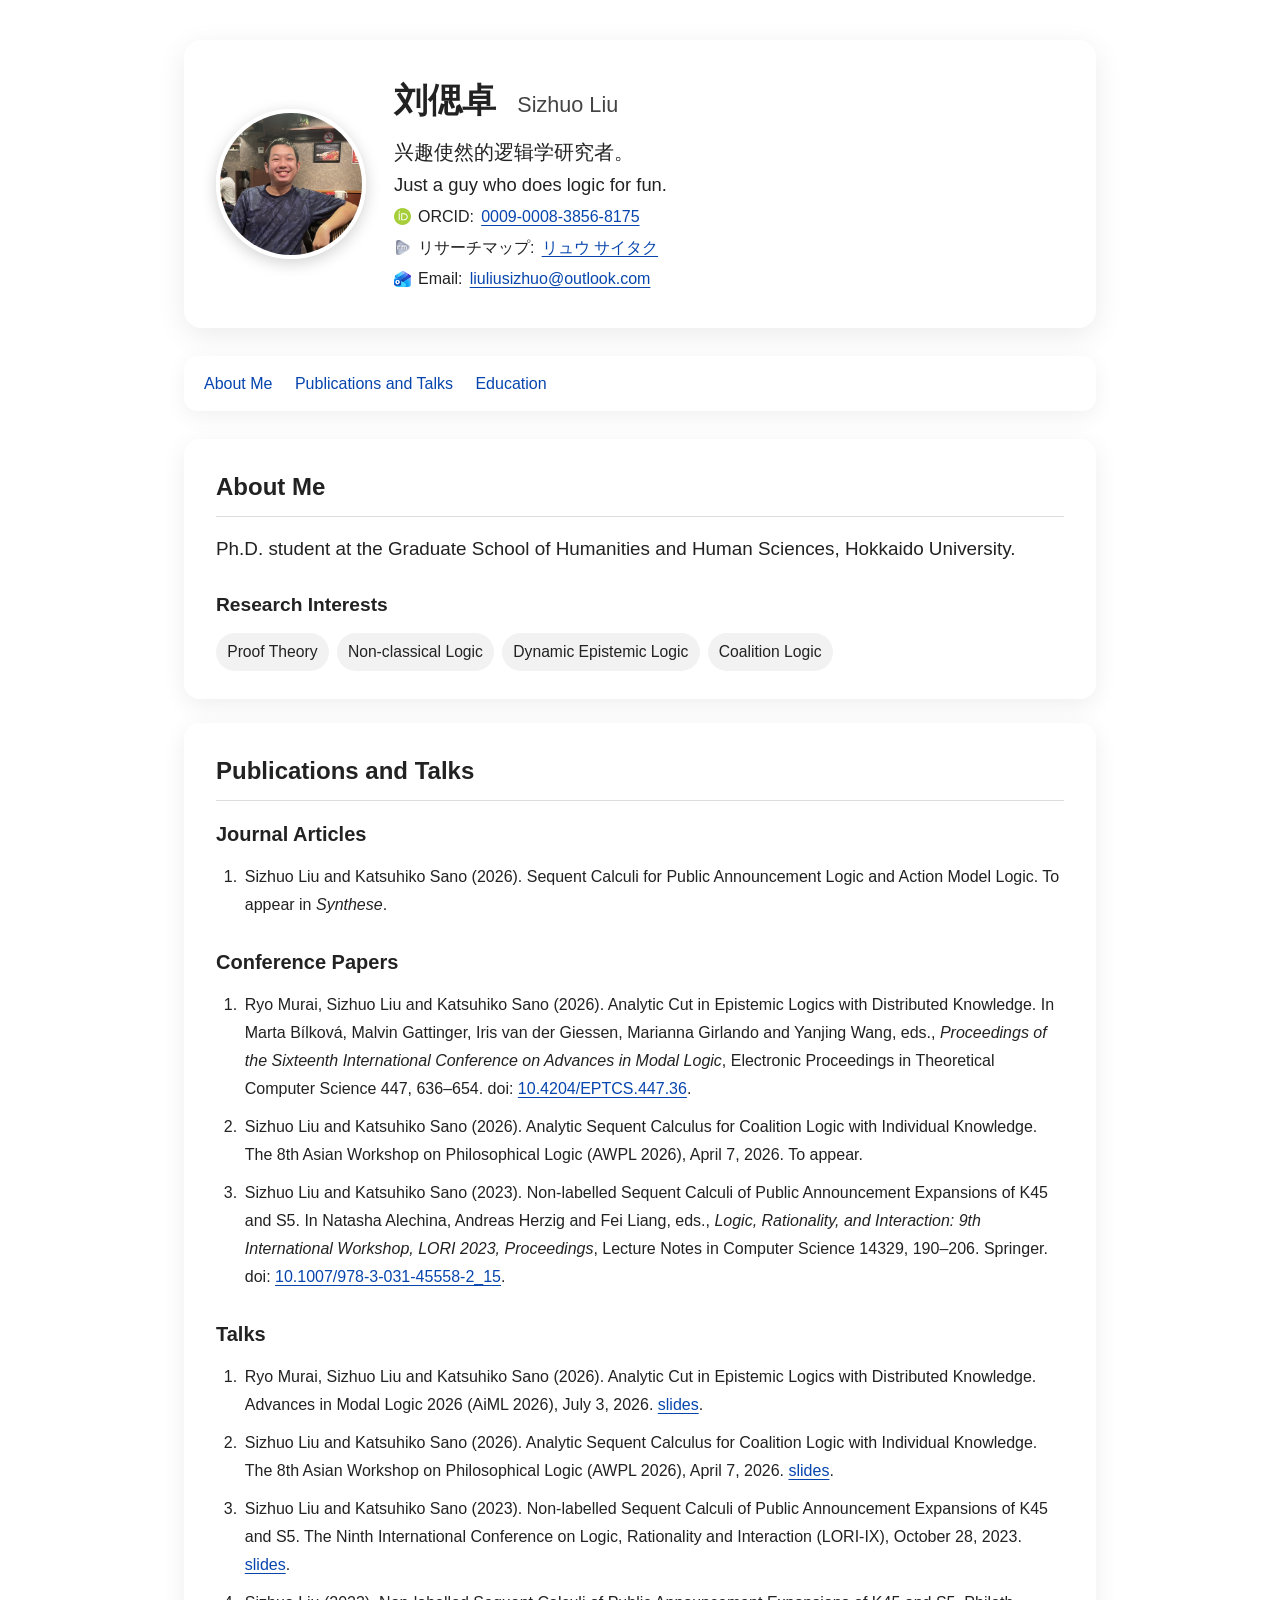
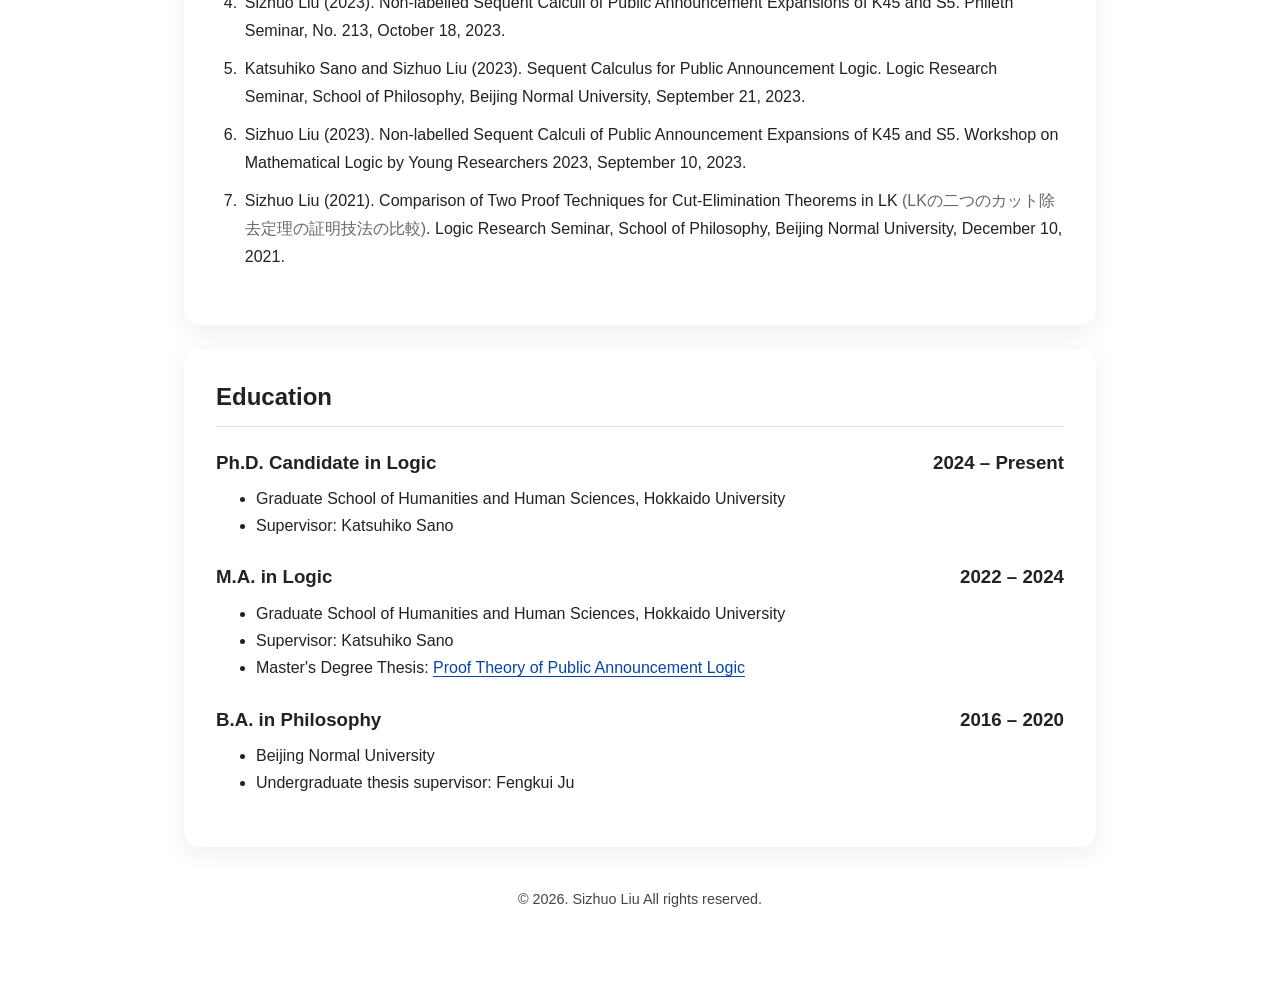
==== index.html @ 704457da "Update index.html" ====
<!doctype html>
<html lang="en">
<head>
  <meta charset="utf-8" />
  <meta name="viewport" content="width=device-width,initial-scale=1" />

  <title>刘偲卓 | Sizhuo Liu | Logic </title>

  <meta name="description" content="Academic homepage of Sizhuo Liu / 刘偲卓, PhD student at Hokkaido University. Research areas: proof theory, modal logic, epistemic logic, dynamic epistemic logic, sequent calculi, and cut-elimination." />

  <meta name="robots" content="index, follow" />

  <link rel="canonical" href="https://liuliusizhuo.github.io/" />

  <meta property="og:title" content="刘偲卓 | Sizhuo Liu" />
  <meta property="og:description" content="Academic homepage of Sizhuo Liu / 刘偲卓, PhD student at Hokkaido University. Research areas: proof theory, modal logic, epistemic logic, dynamic epistemic logic, sequent calculi, and cut-elimination." />
  <meta property="og:type" content="website" />
  <meta property="og:url" content="https://liuliusizhuo.github.io/" />

  <script type="application/ld+json">
  {
    "@context": "https://schema.org",
    "@type": "Person",
    "name": "Sizhuo Liu",
    "alternateName": ["刘偲卓", "劉偲卓", "リュウ サイタク"],
    "affiliation": {
      "@type": "CollegeOrUniversity",
      "name": "Hokkaido University"
    },
    "jobTitle": "PhD Student",
    "url": "https://liuliusizhuo.github.io/",
    "sameAs": [
  "https://researchmap.jp/liuliusizhuo",
  "https://orcid.org/0009-0008-3856-8175"
]
    "knowsAbout": [
      "Proof theory",
      "Modal logic",
      "Epistemic logic",
      "Dynamic epistemic logic",
      "Sequent calculi",
      "Cut-elimination"
    ]
  }
  </script>

  <link rel="stylesheet" href="/style.css" />
  <link rel="icon" type="image/jpeg" href="/assets/favicon.jpg" />
</head>

<body>
  <main class="container">

<header class="site-header">
  <img src="/assets/profile.jpg" alt="Sizhuo Liu" class="profile-photo">

  <div class="header-text">
    <h1>刘偲卓 <span class="english-name">Sizhuo Liu</span></h1>

    <p class="header-tagline zh-line">兴趣使然的逻辑学研究者。</p>
    <p class="header-tagline">Just a guy who does logic for fun.</p>

<p class="contact-line">
  <img src="/assets/icons/ORCID_iD.svg" alt="ORCID" class="contact-icon">
  ORCID:
  <a href="https://orcid.org/0009-0008-3856-8175" target="_blank" rel="noopener noreferrer">
    0009-0008-3856-8175
  </a>
</p>

<p class="contact-line">
  <img src="/assets/icons/rm.ico" alt="researchmap" class="contact-icon">
  リサーチマップ:
  <a href="https://researchmap.jp/liuliusizhuo" target="_blank" rel="noopener noreferrer">
    リュウ サイタク
  </a>
</p>

<p class="contact-line">
  <img src="/assets/icons/outlook.svg" alt="Email" class="contact-icon">
  Email:
  <a href="mailto:liuliusizhuo@outlook.com">
    liuliusizhuo@outlook.com
  </a>
</p>

  </div>
</header>
    
<nav class="nav">
  <a href="#aboutme">About Me</a>
  <a href="#publications">Publications and Talks</a>
    <a href="#education">Education</a>
</nav>

<section id="aboutme" class="card bilingual-profile">
  <h2>About Me</h2>

  <div class="profile-intro">
    <p>
      Ph.D. student at the Graduate School of Humanities and Human Sciences, Hokkaido University.
    </p>
  </div>

  <div class="research-keywords">
    <h3>Research Interests</h3>
    <ul>
      <li>Proof Theory</li>
      <li>Non-classical Logic</li>
      <li>Dynamic Epistemic Logic</li>
      <li>Coalition Logic</li>
    </ul>
  </div>
</section>

<section class="card" id="publications">
  <h2>Publications and Talks</h2>

  <h3>Journal Articles</h3>

  <ol class="bibliography">
    <li>
      <span class="my-name">Sizhuo Liu</span> and Katsuhiko Sano (2026).
      Sequent Calculi for Public Announcement Logic and Action Model Logic.
      To appear in <em>Synthese</em>.
    </li>
  </ol>

  <h3>Conference Papers</h3>

  <ol class="bibliography">
    <li>
      Ryo Murai, <span class="my-name">Sizhuo Liu</span> and Katsuhiko Sano (2026).
      Analytic Cut in Epistemic Logics with Distributed Knowledge.
      In Marta Bílková, Malvin Gattinger, Iris van der Giessen, Marianna Girlando and Yanjing Wang, eds.,
      <em>Proceedings of the Sixteenth International Conference on Advances in Modal Logic</em>,
      Electronic Proceedings in Theoretical Computer Science 447, 636&ndash;654.
      doi:
      <a href="https://doi.org/10.4204/EPTCS.447.36" target="_blank" rel="noopener noreferrer">10.4204/EPTCS.447.36</a>.
    </li>

    <li>
      <span class="my-name">Sizhuo Liu</span> and Katsuhiko Sano (2026).
      Analytic Sequent Calculus for Coalition Logic with Individual Knowledge.
      The 8th Asian Workshop on Philosophical Logic (AWPL 2026), April 7, 2026.
      To appear.
    </li>

    <li>
      <span class="my-name">Sizhuo Liu</span> and Katsuhiko Sano (2023).
      Non-labelled Sequent Calculi of Public Announcement Expansions of K45 and S5.
      In Natasha Alechina, Andreas Herzig and Fei Liang, eds.,
      <em>Logic, Rationality, and Interaction: 9th International Workshop, LORI 2023, Proceedings</em>,
      Lecture Notes in Computer Science 14329, 190&ndash;206.
      Springer.
      doi:
      <a href="https://doi.org/10.1007/978-3-031-45558-2_15" target="_blank" rel="noopener noreferrer">10.1007/978-3-031-45558-2_15</a>.
    </li>
  </ol>

  <h3>Talks</h3>

  <ol class="bibliography">
<li>
    Ryo Murai, <span class="my-name">Sizhuo Liu</span> and Katsuhiko Sano (2026).
    Analytic Cut in Epistemic Logics with Distributed Knowledge.
    Advances in Modal Logic 2026 (AiML 2026), July 3, 2026.
    <a href="/slides/Slides_for_AiML_2026.pdf" target="_blank" rel="noopener noreferrer">slides</a>.
  </li>

  <li>
    <span class="my-name">Sizhuo Liu</span> and Katsuhiko Sano (2026).
    Analytic Sequent Calculus for Coalition Logic with Individual Knowledge.
    The 8th Asian Workshop on Philosophical Logic (AWPL 2026), April 7, 2026.
    <a href="/slides/Slides_AWPL2026_HP.pdf" target="_blank" rel="noopener noreferrer">slides</a>.
  </li>
    
    <li>
      <span class="my-name">Sizhuo Liu</span> and Katsuhiko Sano (2023).
      Non-labelled Sequent Calculi of Public Announcement Expansions of K45 and S5.
      The Ninth International Conference on Logic, Rationality and Interaction (LORI-IX), October 28, 2023.
      <a href="/slides/LORI2023_slides.pdf" target="_blank" rel="noopener noreferrer">slides</a>.
    </li>

    <li>
      <span class="my-name">Sizhuo Liu</span> (2023).
      Non-labelled Sequent Calculi of Public Announcement Expansions of K45 and S5.
      Phileth Seminar, No. 213, October 18, 2023.
    </li>

    <li>
      Katsuhiko Sano and <span class="my-name">Sizhuo Liu</span> (2023).
      Sequent Calculus for Public Announcement Logic.
      Logic Research Seminar, School of Philosophy, Beijing Normal University, September 21, 2023.
    </li>

    <li>
      <span class="my-name">Sizhuo Liu</span> (2023).
      Non-labelled Sequent Calculi of Public Announcement Expansions of K45 and S5.
      Workshop on Mathematical Logic by Young Researchers 2023, September 10, 2023.
    </li>

    <li>
      <span class="my-name">Sizhuo Liu</span> (2021).
      Comparison of Two Proof Techniques for Cut-Elimination Theorems in LK
      <span class="original-title">(LKの二つのカット除去定理の証明技法の比較)</span>.
      Logic Research Seminar, School of Philosophy, Beijing Normal University, December 10, 2021.
    </li>
  </ol>
</section>

<section id="education" class="card education">
  <h2>Education</h2>

  <div class="education-item">
    <div class="education-heading">
      <h3>Ph.D. Candidate in Logic</h3>
      <span class="education-year">2024 &ndash; Present</span>
    </div>
    <ul>
      <li>Graduate School of Humanities and Human Sciences, Hokkaido University</li>
      <li>Supervisor: Katsuhiko Sano</li>
    </ul>
  </div>

  <div class="education-item">
    <div class="education-heading">
      <h3>M.A. in Logic</h3>
      <span class="education-year">2022 &ndash; 2024</span>
    </div>
    <ul>
  <li>Graduate School of Humanities and Human Sciences, Hokkaido University</li>
  <li>Supervisor: Katsuhiko Sano</li>
  <li>
    Master's Degree Thesis:
    <a href="/papers/Proof_Theory_of_Public_Announcement_Logic__Revised_.pdf" target="_blank" rel="noopener noreferrer">
      Proof Theory of Public Announcement Logic
    </a>
  </li>
</ul>
  </div>

  <div class="education-item">
    <div class="education-heading">
      <h3>B.A. in Philosophy</h3>
      <span class="education-year">2016 &ndash; 2020</span>
    </div>
    <ul>
      <li>Beijing Normal University</li>
      <li>Undergraduate thesis supervisor: Fengkui Ju</li>
    </ul>
  </div>
</section>


    <footer class="footer">
      <p>© 2026. Sizhuo Liu All rights reserved.</p>
    </footer>

  </main>
</body>
</html>
---- style.css ----
/* =========================
   全局基础设置
========================= */

* {
  box-sizing: border-box;
}

html {
  scroll-behavior: smooth;
}

body {
  margin: 0;
  font-family: -apple-system, BlinkMacSystemFont, "Segoe UI", "Noto Sans", "Helvetica Neue", Arial, sans-serif;
  line-height: 1.7;
  color: #222;

  /* 背景图片 + 白色遮罩。0.65 越小，背景越明显；越大，背景越淡。 */
  background:
    linear-gradient(rgba(255, 255, 255, 0.65), rgba(255, 255, 255, 0.65)),
    url("/assets/background.jpg");

  background-size: cover;
  background-position: center;
  background-attachment: fixed;
}

a {
  color: #0645ad;
  text-decoration-thickness: 1px;
  text-underline-offset: 3px;
}

a:hover {
  text-decoration: underline;
}


/* =========================
   页面主容器
========================= */

.container {
  max-width: 960px;
  margin: 0 auto;
  padding: 40px 24px 80px;
}


/* =========================
   顶部个人信息区域
========================= */

.site-header {
  display: flex;
  align-items: center;
  gap: 28px;
  padding: 32px;
  margin-bottom: 28px;
  background: rgba(255, 255, 255, 0.88);
  border-radius: 18px;
  box-shadow: 0 8px 30px rgba(0, 0, 0, 0.08);
}

.profile-photo {
  width: 150px;
  height: 150px;
  border-radius: 50%;
  object-fit: cover;
  flex-shrink: 0;
  border: 4px solid #fff;
  box-shadow: 0 4px 16px rgba(0, 0, 0, 0.18);
}

.header-text h1 {
  margin: 0 0 8px;
  font-size: 2.1rem;
}

.english-name {
  font-size: 1.35rem;
  font-weight: 500;
  color: #444;
  margin-left: 12px;
}

.header-text p {
  margin: 4px 0;
}

/* 顶部中英对照的研究方向/身份信息 */
.header-tagline {
  font-size: 1.15rem;
  line-height: 1.5;
  margin: 0.25rem 0;
  color: #222;
}

.header-tagline.zh-line {
  font-size: 1.25rem;
  font-weight: 500;
  color: #222;
}


/* =========================
   导航栏
========================= */

.nav {
  margin: 0 0 28px;
  padding: 14px 20px;
  background: rgba(255, 255, 255, 0.9);
  border-radius: 14px;
  box-shadow: 0 6px 22px rgba(0, 0, 0, 0.06);
}

.nav a {
  display: inline-block;
  margin-right: 18px;
  color: #0645ad;
  text-decoration: none;
  font-weight: 500;
}

.nav a:hover {
  text-decoration: underline;
}

/* 如果以后恢复语言切换按钮，可以继续用这个类 */
.language-switch {
  float: right;
}


/* =========================
   通用卡片与标题
========================= */

.card {
  background: rgba(255, 255, 255, 0.9);
  color: #222;
  padding: 28px 32px;
  margin-bottom: 24px;
  border-radius: 16px;
  box-shadow: 0 6px 24px rgba(0, 0, 0, 0.07);
}

h2 {
  margin-top: 0;
  border-bottom: 1px solid #ddd;
  padding-bottom: 8px;
}

h3 {
  color: #222;
}


/* =========================
   About Me / Profile 简介区域
========================= */

.bilingual-profile h2 {
  margin-bottom: 1rem;
}

.bilingual-profile p {
  margin: 6px 0;
}

.profile-intro p {
  font-size: 1.18rem;
  line-height: 1.7;
  margin: 0.3rem 0;
  color: #222;
}

/* 中文辅助行 */
.zh-line {
  color: #555;
  font-size: 0.95rem;
}


/* =========================
   研究关键词标签
========================= */

.research-keywords {
  margin-top: 1.5rem;
}

.research-keywords h3 {
  font-size: 1.2rem;
  font-weight: 600;
  margin-bottom: 0.7rem;
}

.research-keywords ul {
  display: flex;
  flex-wrap: wrap;
  gap: 0.5rem;
  padding: 0;
  margin: 0;
  list-style: none;
}

.research-keywords li {
  padding: 0.35rem 0.7rem;
  border-radius: 999px;
  background: #f2f2f2;
  color: #222;
  font-size: 0.98rem;
}


/* =========================
   Publications 研究成果
   使用紧凑参考文献格式
========================= */

#publications h2 {
  margin-bottom: 1rem;
}

#publications h3 {
  margin-top: 26px;
  margin-bottom: 12px;
  font-size: 1.25rem;
  font-weight: 600;
}

#publications h3:first-of-type {
  margin-top: 12px;
}

/* 紧凑型参考文献列表 */
.bibliography {
  margin: 0 0 26px 0;
  padding-left: 1.6em;
}

.bibliography li {
  margin-bottom: 10px;
  padding-left: 0.2em;
  line-height: 1.75;
}

.bibliography li::marker {
  font-weight: 500;
}

/* 原题、日文题目等辅助信息 */
.original-title {
  font-weight: 400;
  color: #666;
}


/* =========================
   Education 教育经历
========================= */

.education-item {
  margin-bottom: 1.4rem;
}

.education-heading {
  display: flex;
  justify-content: space-between;
  align-items: baseline;
  gap: 1rem;
  margin-bottom: 0.4rem;
}

.education-heading h3 {
  margin: 0;
  font-size: 1.17em;
  font-weight: 600;
}

.education-year {
  font-size: 1.17em;
  font-weight: 600;
  white-space: nowrap;
}

.education-item ul {
  margin-top: 0.3rem;
}


/* =========================
   Contact 联系方式与图标
========================= */

.contact-line {
  display: flex;
  align-items: center;
  gap: 0.45rem;
  margin: 4px 0;
}

.contact-icon {
  width: 1.05em;
  height: 1.05em;
  object-fit: contain;
  flex-shrink: 0;
}


/* =========================
   Footer 页脚
========================= */

.footer {
  margin-top: 40px;
  color: #444;
  font-size: 0.9rem;
  text-align: center;
}


/* =========================
   移动端适配
========================= */

@media (max-width: 700px) {
  .container {
    padding: 28px 16px 64px;
  }

  .site-header {
    flex-direction: column;
    text-align: center;
    padding: 28px 22px;
  }

  .profile-photo {
    width: 135px;
    height: 135px;
  }

  .header-text h1 {
    font-size: 1.9rem;
  }

  .english-name {
    display: block;
    margin-left: 0;
    margin-top: 4px;
  }

  .nav {
    padding: 12px 16px;
  }

  .nav a {
    margin-right: 14px;
    margin-bottom: 8px;
  }

  .language-switch {
    float: none;
    display: block;
    margin-top: 10px;
  }

  .card {
    padding: 24px 22px;
  }

  .education-heading {
    flex-direction: column;
    gap: 0.1rem;
  }

  .bibliography {
    padding-left: 1.25em;
  }

  .bibliography li {
    line-height: 1.65;
  }
}
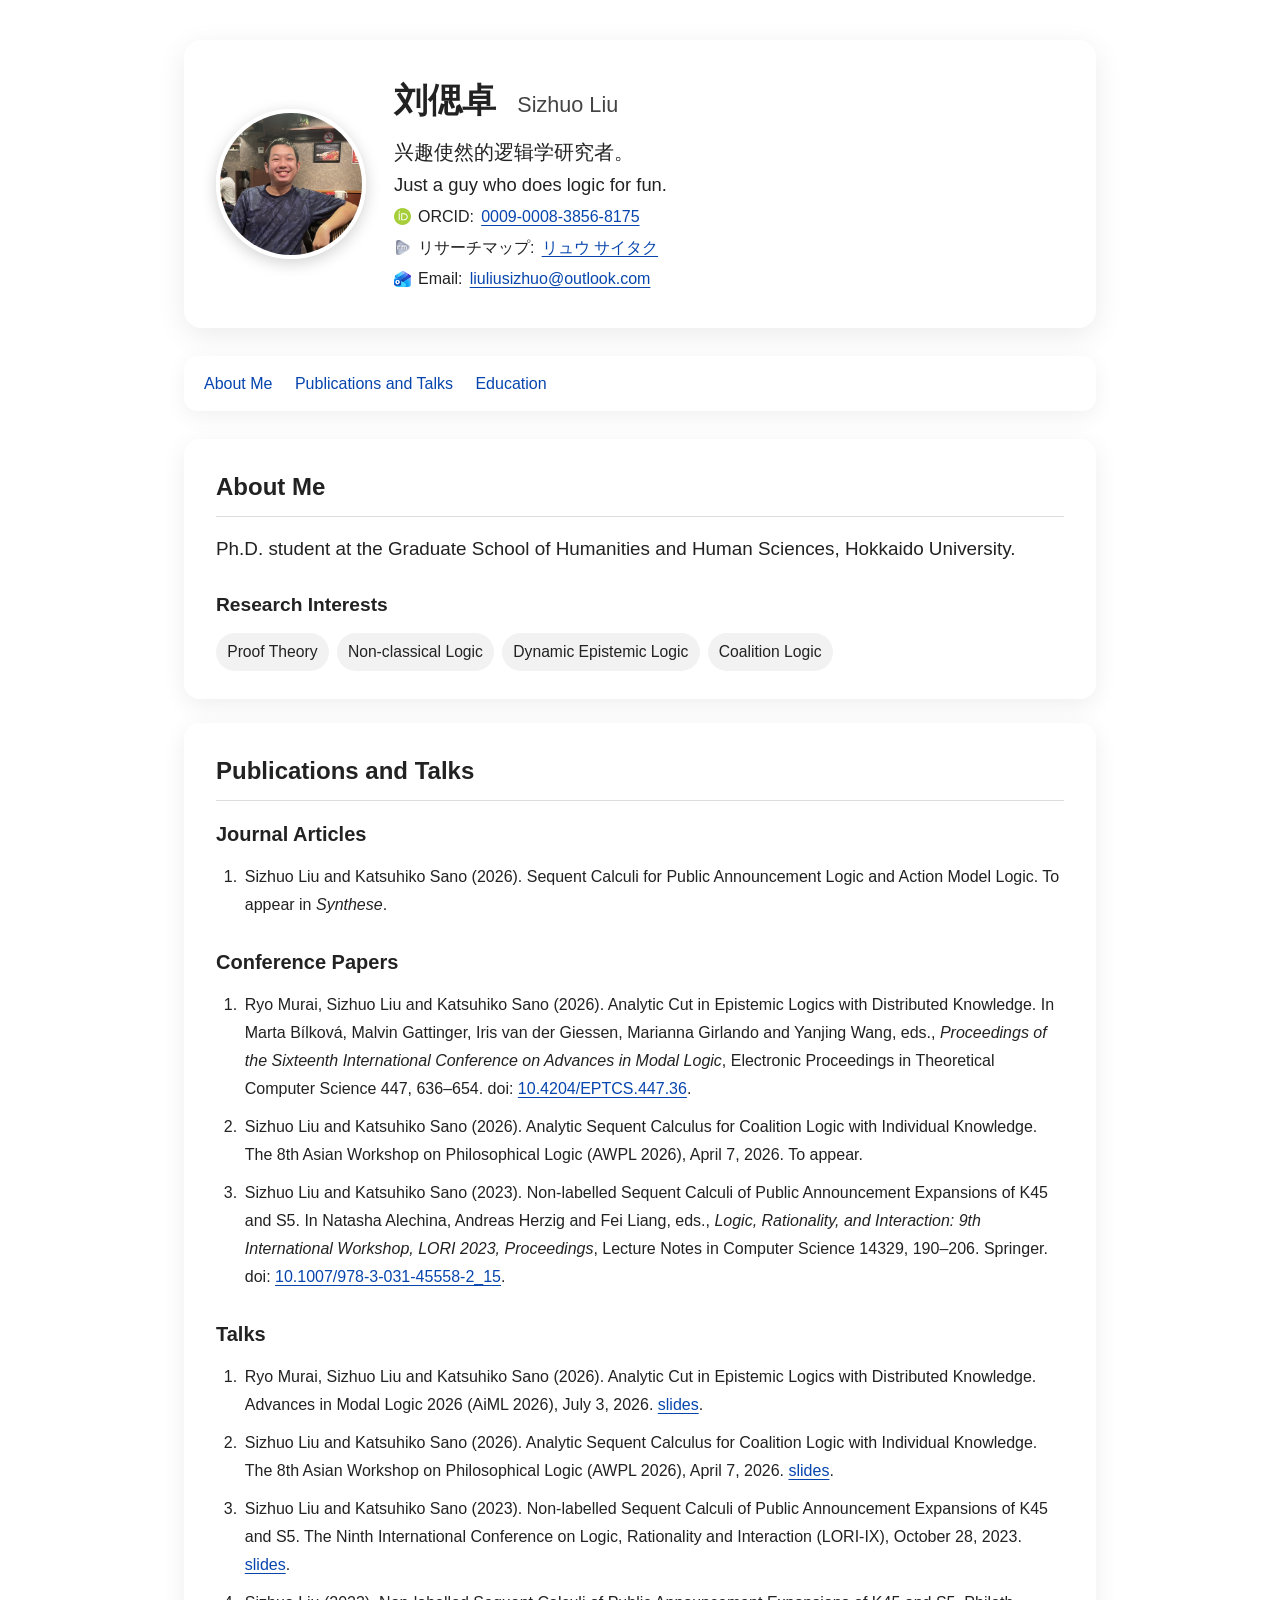
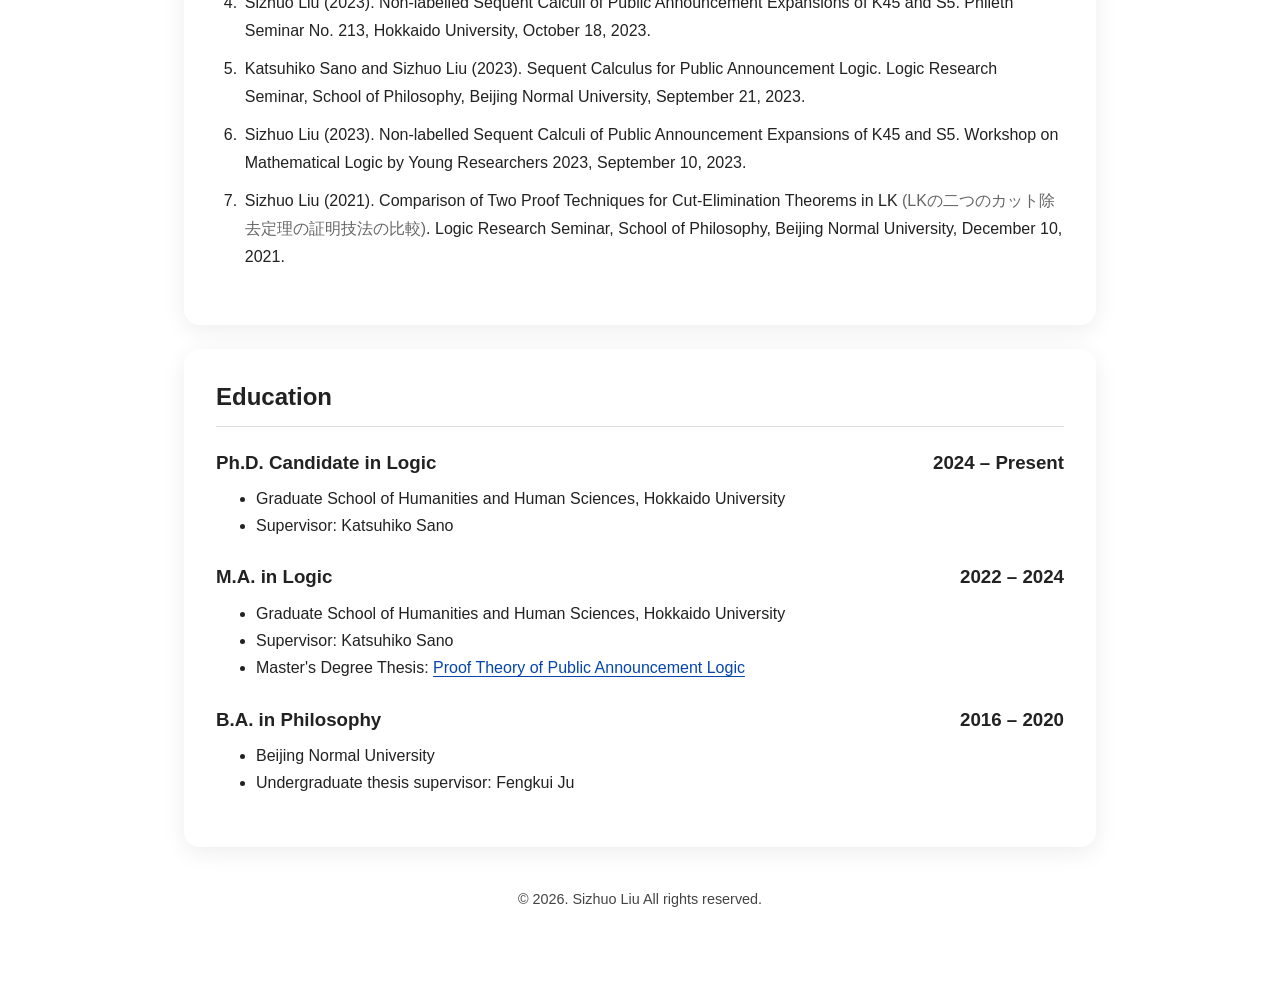
==== commit 4b9ff974: "Update index.html" ====
--- a/index.html
+++ b/index.html
@@ -185,7 +185,7 @@
     <li>
       <span class="my-name">Sizhuo Liu</span> (2023).
       Non-labelled Sequent Calculi of Public Announcement Expansions of K45 and S5.
-      Phileth Seminar, No. 213, October 18, 2023.
+      Phileth Seminar No. 213, Hokkaido University, October 18, 2023.
     </li>
 
     <li>
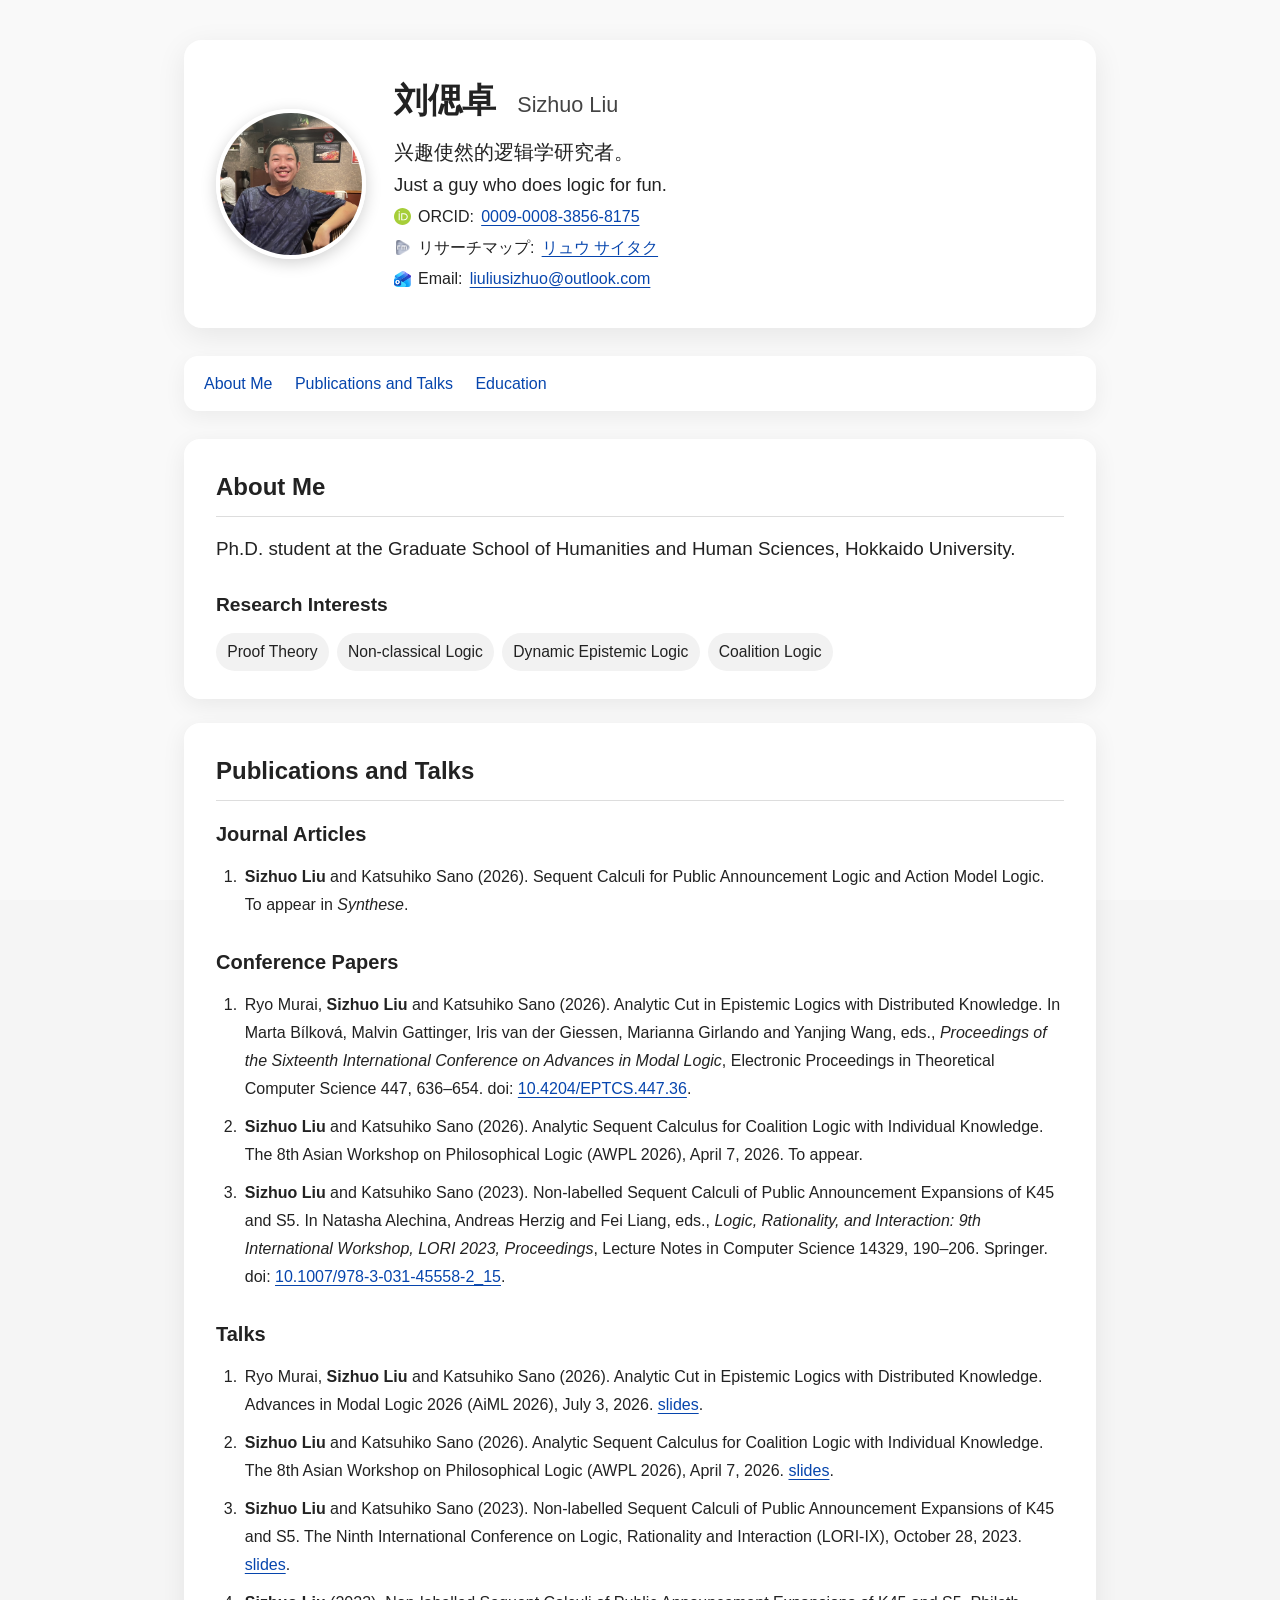
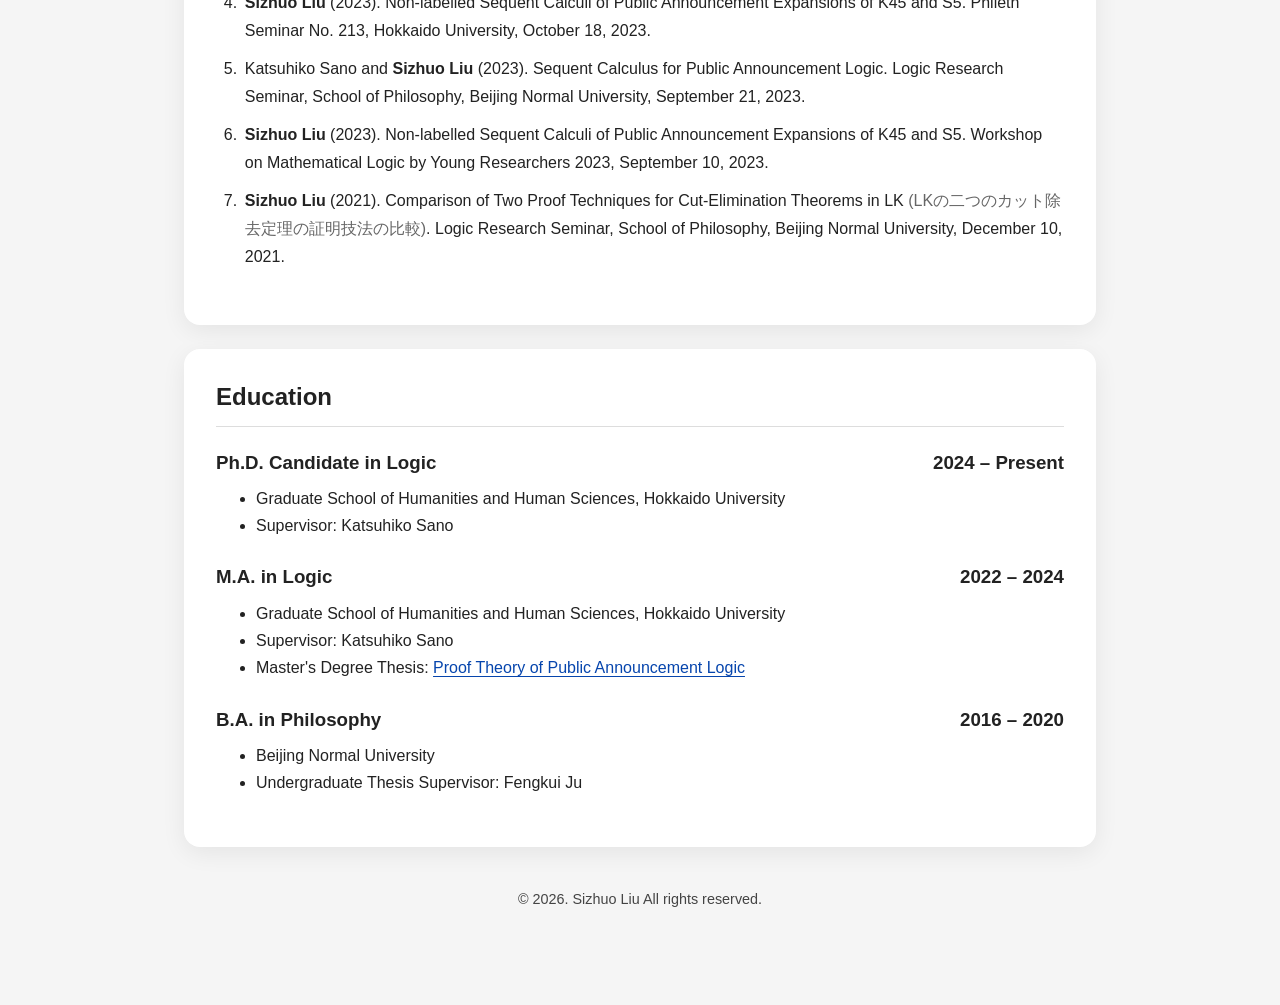
==== commit 87b111d5: "Update index.html" ====
--- a/index.html
+++ b/index.html
@@ -247,7 +247,7 @@
     </div>
     <ul>
       <li>Beijing Normal University</li>
-      <li>Undergraduate thesis supervisor: Fengkui Ju</li>
+      <li>Undergraduate Thesis Supervisor: Fengkui Ju</li>
     </ul>
   </div>
 </section>
--- a/style.css
+++ b/style.css
@@ -15,15 +15,34 @@
   font-family: -apple-system, BlinkMacSystemFont, "Segoe UI", "Noto Sans", "Helvetica Neue", Arial, sans-serif;
   line-height: 1.7;
   color: #222;
-
-  /* 背景图片 + 白色遮罩。0.65 越小，背景越明显；越大，背景越淡。 */
-  background:
-    linear-gradient(rgba(255, 255, 255, 0.65), rgba(255, 255, 255, 0.65)),
-    url("/assets/background.jpg");
-
+  min-height: 100vh;
+  position: relative;
+  background: #f5f5f5;
+}
+
+/* 背景图片：固定在页面底层，并进行虚化处理 */
+body::before {
+  content: "";
+  position: fixed;
+  inset: 0;
+  background-image: url("/assets/background.jpg");
   background-size: cover;
   background-position: center;
-  background-attachment: fixed;
+  background-repeat: no-repeat;
+  filter: blur(8px);
+  transform: scale(1.04);
+  z-index: 0;
+  pointer-events: none;
+}
+
+/* 背景图片上的浅色遮罩：避免两侧背景过于抢眼 */
+body::after {
+  content: "";
+  position: fixed;
+  inset: 0;
+  background: rgba(255, 255, 255, 0.35);
+  z-index: 1;
+  pointer-events: none;
 }
 
 a {
@@ -45,6 +64,8 @@
   max-width: 960px;
   margin: 0 auto;
   padding: 40px 24px 80px;
+  position: relative;
+  z-index: 2;
 }
 
 
@@ -58,7 +79,7 @@
   gap: 28px;
   padding: 32px;
   margin-bottom: 28px;
-  background: rgba(255, 255, 255, 0.88);
+  background: #fff;
   border-radius: 18px;
   box-shadow: 0 8px 30px rgba(0, 0, 0, 0.08);
 }
@@ -111,7 +132,7 @@
 .nav {
   margin: 0 0 28px;
   padding: 14px 20px;
-  background: rgba(255, 255, 255, 0.9);
+  background: #fff;
   border-radius: 14px;
   box-shadow: 0 6px 22px rgba(0, 0, 0, 0.06);
 }
@@ -139,7 +160,7 @@
 ========================= */
 
 .card {
-  background: rgba(255, 255, 255, 0.9);
+  background: #fff;
   color: #222;
   padding: 28px 32px;
   margin-bottom: 24px;
@@ -258,6 +279,11 @@
   color: #666;
 }
 
+/* 文献列表中突出显示本人姓名 */
+.my-name {
+  font-weight: 700;
+}
+
 
 /* =========================
    Education 教育经历
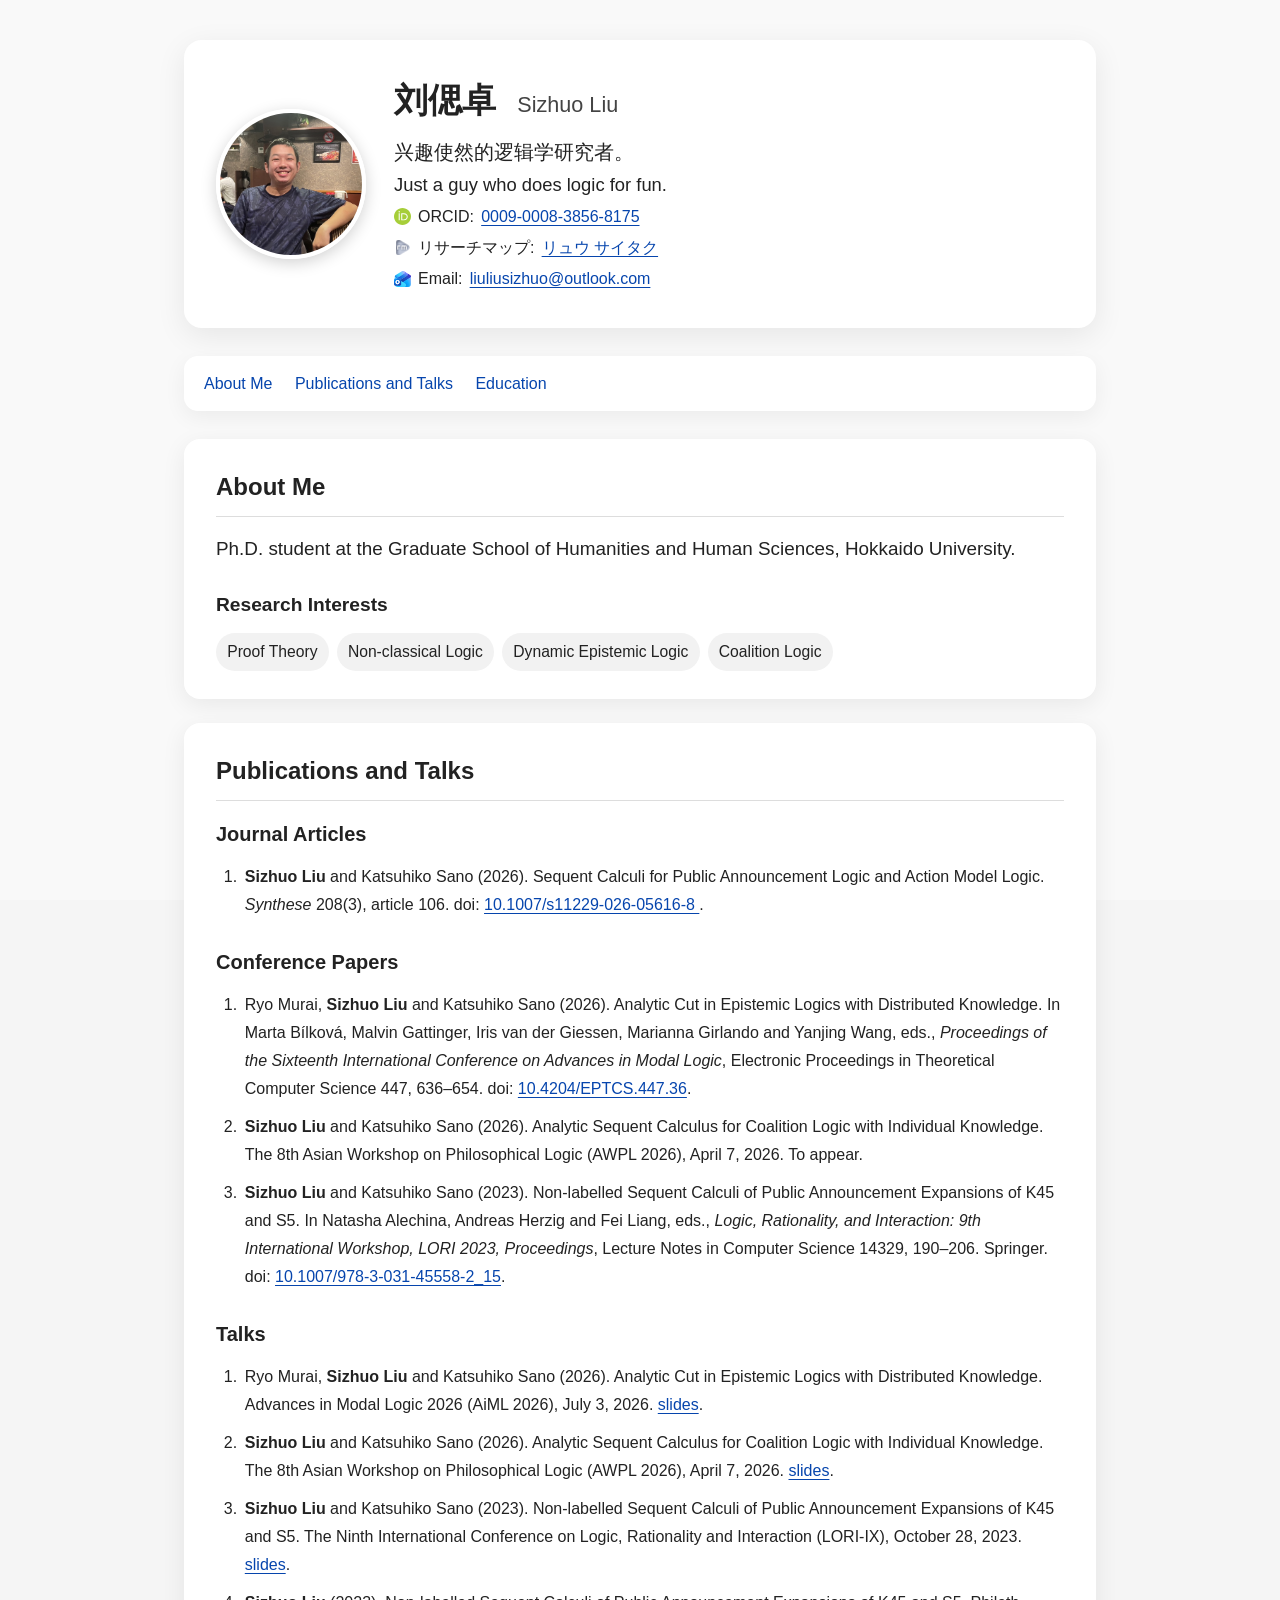
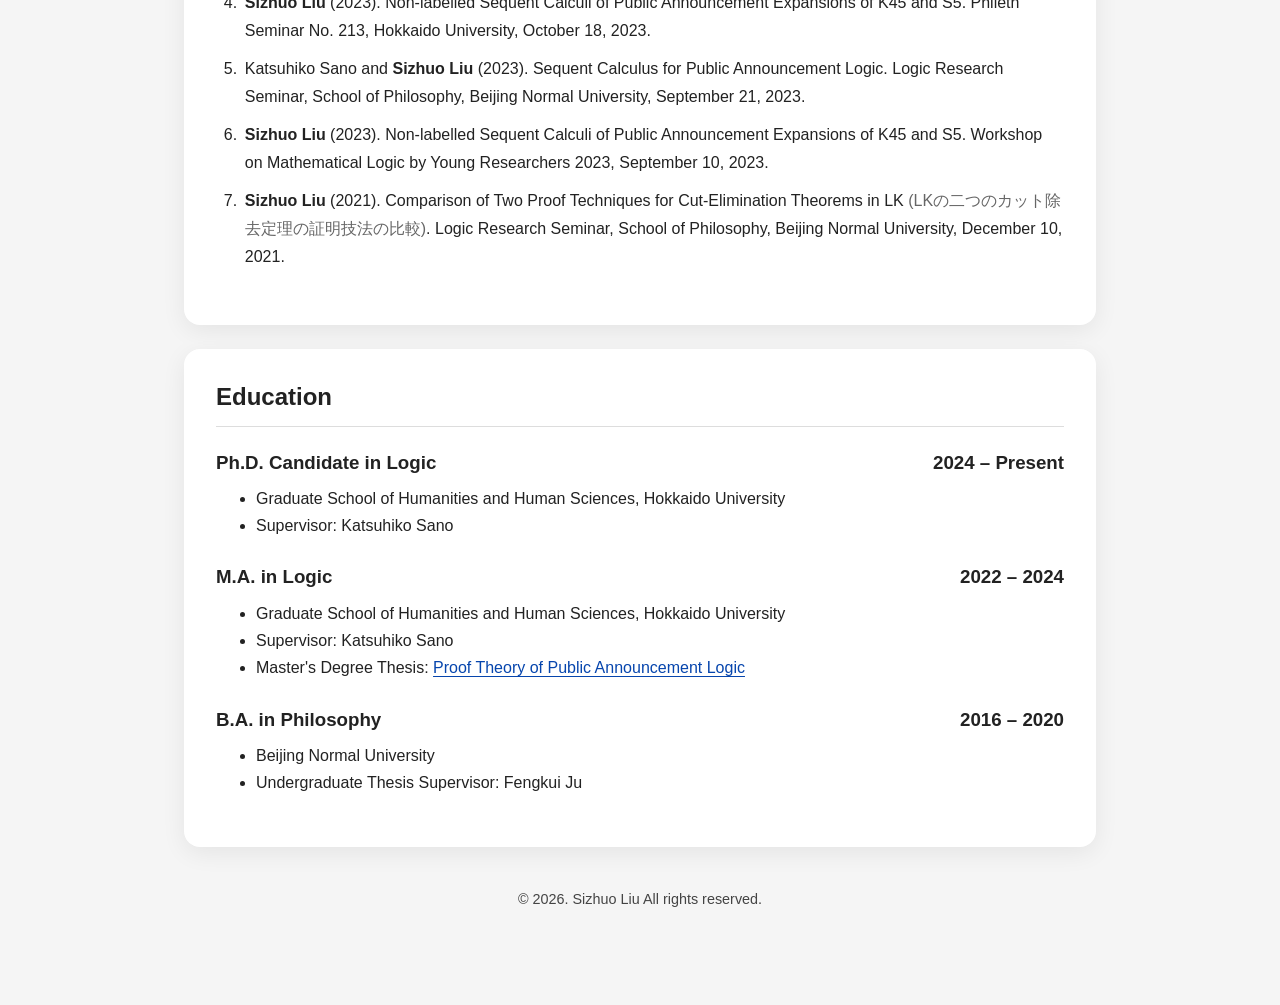
==== commit 5daebcc2: "Update index.html" ====
--- a/index.html
+++ b/index.html
@@ -118,13 +118,17 @@
 
   <h3>Journal Articles</h3>
 
-  <ol class="bibliography">
-    <li>
-      <span class="my-name">Sizhuo Liu</span> and Katsuhiko Sano (2026).
-      Sequent Calculi for Public Announcement Logic and Action Model Logic.
-      To appear in <em>Synthese</em>.
-    </li>
-  </ol>
+<ol class="bibliography">
+  <li>
+    <span class="my-name">Sizhuo Liu</span> and Katsuhiko Sano (2026).
+    Sequent Calculi for Public Announcement Logic and Action Model Logic.
+    <em>Synthese</em> 208(3), article 106.
+    doi:
+    <a href="https://doi.org/10.1007/s11229-026-05616-8" target="_blank" rel="noopener noreferrer">
+      10.1007/s11229-026-05616-8
+    </a>.
+  </li>
+</ol>
 
   <h3>Conference Papers</h3>
 
@@ -179,7 +183,7 @@
       <span class="my-name">Sizhuo Liu</span> and Katsuhiko Sano (2023).
       Non-labelled Sequent Calculi of Public Announcement Expansions of K45 and S5.
       The Ninth International Conference on Logic, Rationality and Interaction (LORI-IX), October 28, 2023.
-      <a href="/slides/LORI2023_slides.pdf" target="_blank" rel="noopener noreferrer">slides</a>.
+      <a href="/slides/LORI2023_slides_Sizhuo Liu.pdf" target="_blank" rel="noopener noreferrer">slides</a>.
     </li>
 
     <li>
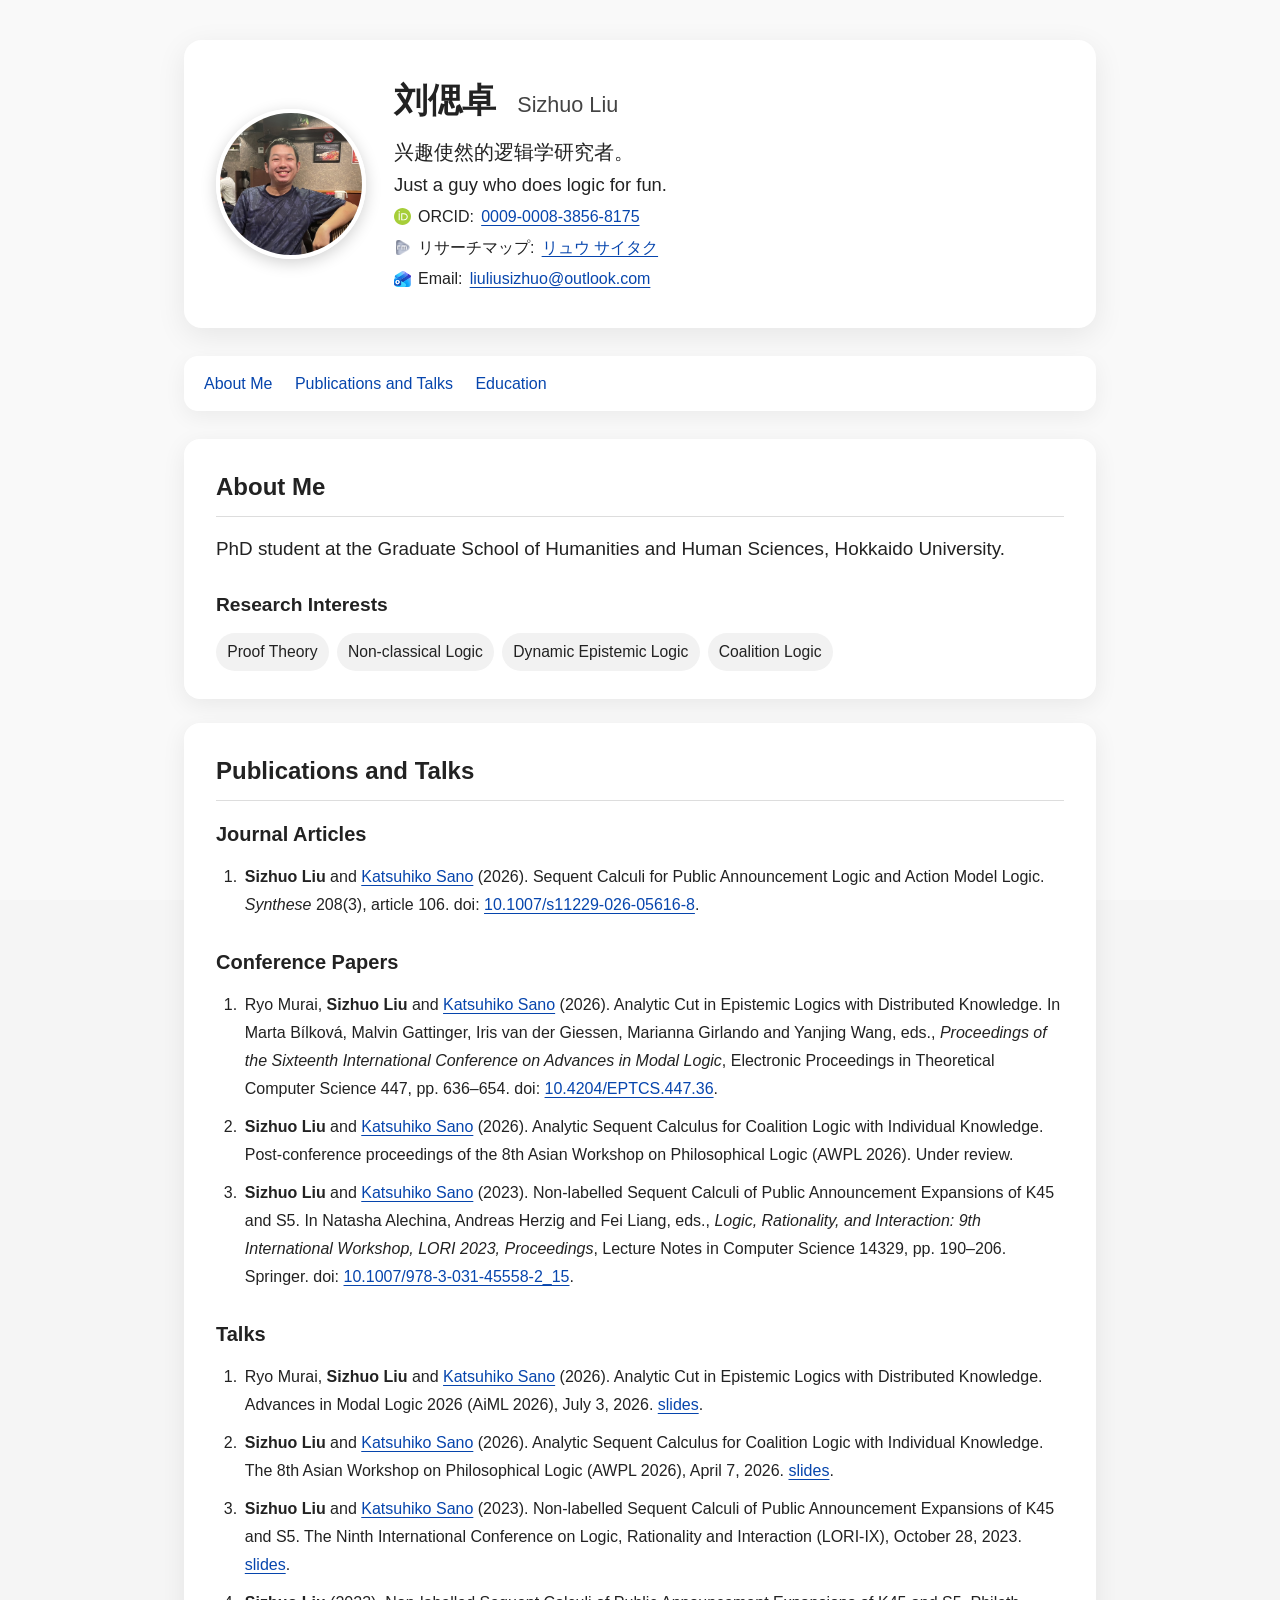
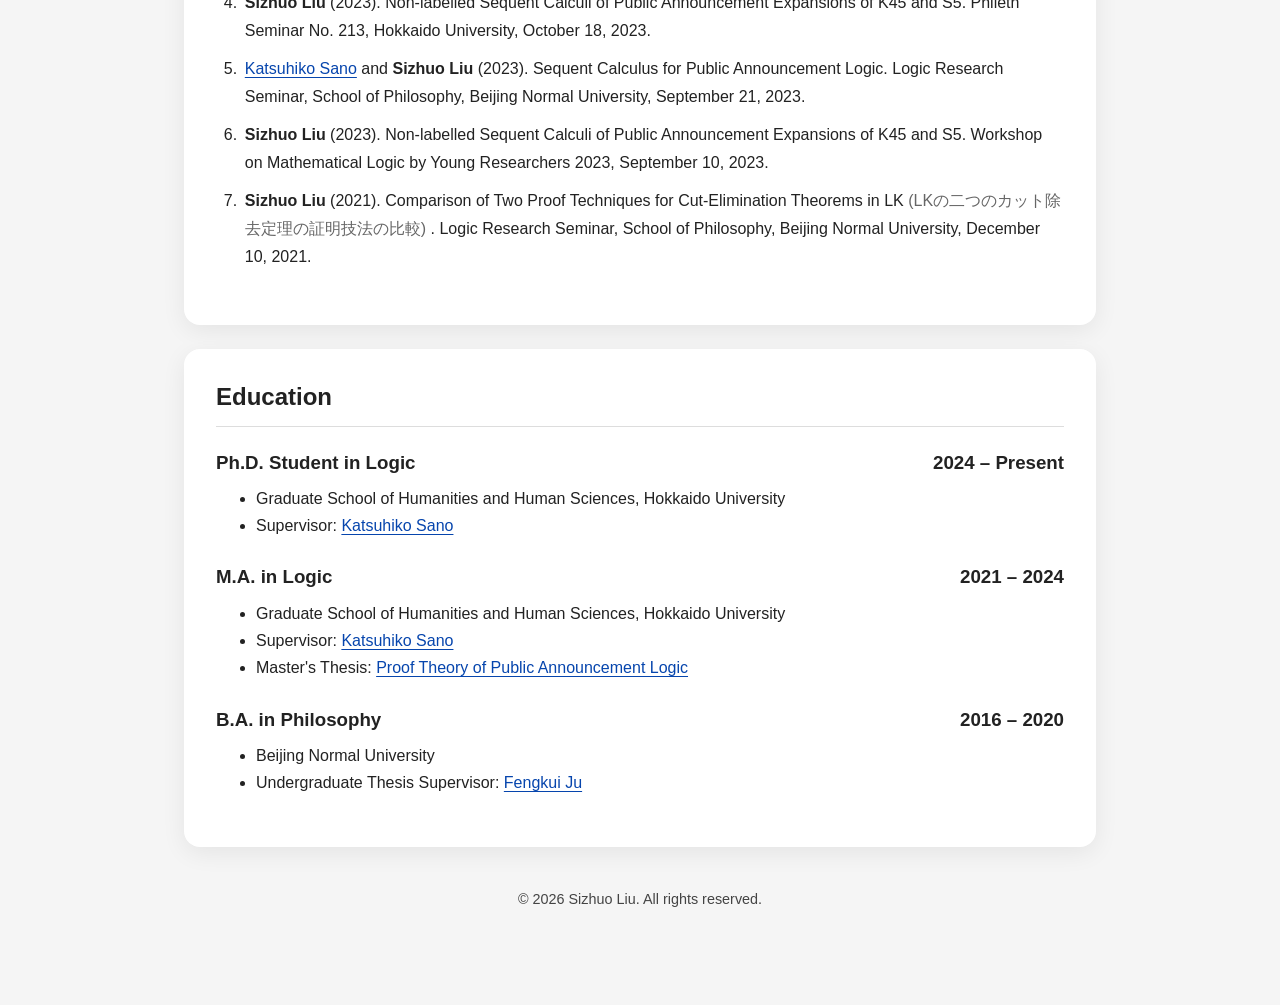
==== commit 7db3654d: "Update index.html" ====
--- a/index.html
+++ b/index.html
@@ -1,43 +1,62 @@
 <!doctype html>
 <html lang="en">
+
 <head>
   <meta charset="utf-8" />
-  <meta name="viewport" content="width=device-width,initial-scale=1" />
-
-  <title>刘偲卓 | Sizhuo Liu | Logic </title>
-
-  <meta name="description" content="Academic homepage of Sizhuo Liu / 刘偲卓, PhD student at Hokkaido University. Research areas: proof theory, modal logic, epistemic logic, dynamic epistemic logic, sequent calculi, and cut-elimination." />
+  <meta name="viewport" content="width=device-width, initial-scale=1" />
+
+  <title>刘偲卓 | Sizhuo Liu | Logic</title>
+
+  <meta
+    name="description"
+    content="Academic homepage of Sizhuo Liu / 刘偲卓, PhD student at Hokkaido University. Research areas: proof theory, modal logic, epistemic logic, dynamic epistemic logic, sequent calculi, and cut-elimination."
+  />
 
   <meta name="robots" content="index, follow" />
 
   <link rel="canonical" href="https://liuliusizhuo.github.io/" />
 
+  <!-- Open Graph：用于搜索结果、社交媒体等的网页预览 -->
   <meta property="og:title" content="刘偲卓 | Sizhuo Liu" />
-  <meta property="og:description" content="Academic homepage of Sizhuo Liu / 刘偲卓, PhD student at Hokkaido University. Research areas: proof theory, modal logic, epistemic logic, dynamic epistemic logic, sequent calculi, and cut-elimination." />
+  <meta
+    property="og:description"
+    content="Academic homepage of Sizhuo Liu / 刘偲卓, PhD student at Hokkaido University. Research areas: proof theory, modal logic, epistemic logic, dynamic epistemic logic, sequent calculi, and cut-elimination."
+  />
   <meta property="og:type" content="website" />
   <meta property="og:url" content="https://liuliusizhuo.github.io/" />
-
+  <meta
+    property="og:image"
+    content="https://liuliusizhuo.github.io/assets/profile.jpg"
+  />
+
+  <!-- Google 等搜索引擎使用的结构化个人信息 -->
   <script type="application/ld+json">
   {
     "@context": "https://schema.org",
     "@type": "Person",
     "name": "Sizhuo Liu",
-    "alternateName": ["刘偲卓", "劉偲卓", "リュウ サイタク"],
+    "alternateName": [
+      "刘偲卓",
+      "劉偲卓",
+      "リュウ サイタク"
+    ],
     "affiliation": {
       "@type": "CollegeOrUniversity",
       "name": "Hokkaido University"
     },
     "jobTitle": "PhD Student",
     "url": "https://liuliusizhuo.github.io/",
+    "image": "https://liuliusizhuo.github.io/assets/profile.jpg",
     "sameAs": [
-  "https://researchmap.jp/liuliusizhuo",
-  "https://orcid.org/0009-0008-3856-8175"
-]
+      "https://researchmap.jp/liuliusizhuo",
+      "https://orcid.org/0009-0008-3856-8175"
+    ],
     "knowsAbout": [
       "Proof theory",
       "Modal logic",
       "Epistemic logic",
       "Dynamic epistemic logic",
+      "Coalition logic",
       "Sequent calculi",
       "Cut-elimination"
     ]
@@ -48,219 +67,454 @@
   <link rel="icon" type="image/jpeg" href="/assets/favicon.jpg" />
 </head>
 
+
 <body>
   <main class="container">
 
-<header class="site-header">
-  <img src="/assets/profile.jpg" alt="Sizhuo Liu" class="profile-photo">
-
-  <div class="header-text">
-    <h1>刘偲卓 <span class="english-name">Sizhuo Liu</span></h1>
-
-    <p class="header-tagline zh-line">兴趣使然的逻辑学研究者。</p>
-    <p class="header-tagline">Just a guy who does logic for fun.</p>
-
-<p class="contact-line">
-  <img src="/assets/icons/ORCID_iD.svg" alt="ORCID" class="contact-icon">
-  ORCID:
-  <a href="https://orcid.org/0009-0008-3856-8175" target="_blank" rel="noopener noreferrer">
-    0009-0008-3856-8175
-  </a>
-</p>
-
-<p class="contact-line">
-  <img src="/assets/icons/rm.ico" alt="researchmap" class="contact-icon">
-  リサーチマップ:
-  <a href="https://researchmap.jp/liuliusizhuo" target="_blank" rel="noopener noreferrer">
-    リュウ サイタク
-  </a>
-</p>
-
-<p class="contact-line">
-  <img src="/assets/icons/outlook.svg" alt="Email" class="contact-icon">
-  Email:
-  <a href="mailto:liuliusizhuo@outlook.com">
-    liuliusizhuo@outlook.com
-  </a>
-</p>
-
-  </div>
-</header>
-    
-<nav class="nav">
-  <a href="#aboutme">About Me</a>
-  <a href="#publications">Publications and Talks</a>
-    <a href="#education">Education</a>
-</nav>
-
-<section id="aboutme" class="card bilingual-profile">
-  <h2>About Me</h2>
-
-  <div class="profile-intro">
-    <p>
-      Ph.D. student at the Graduate School of Humanities and Human Sciences, Hokkaido University.
-    </p>
-  </div>
-
-  <div class="research-keywords">
-    <h3>Research Interests</h3>
-    <ul>
-      <li>Proof Theory</li>
-      <li>Non-classical Logic</li>
-      <li>Dynamic Epistemic Logic</li>
-      <li>Coalition Logic</li>
-    </ul>
-  </div>
-</section>
-
-<section class="card" id="publications">
-  <h2>Publications and Talks</h2>
-
-  <h3>Journal Articles</h3>
-
-<ol class="bibliography">
-  <li>
-    <span class="my-name">Sizhuo Liu</span> and Katsuhiko Sano (2026).
-    Sequent Calculi for Public Announcement Logic and Action Model Logic.
-    <em>Synthese</em> 208(3), article 106.
-    doi:
-    <a href="https://doi.org/10.1007/s11229-026-05616-8" target="_blank" rel="noopener noreferrer">
-      10.1007/s11229-026-05616-8
-    </a>.
-  </li>
-</ol>
-
-  <h3>Conference Papers</h3>
-
-  <ol class="bibliography">
-    <li>
-      Ryo Murai, <span class="my-name">Sizhuo Liu</span> and Katsuhiko Sano (2026).
-      Analytic Cut in Epistemic Logics with Distributed Knowledge.
-      In Marta Bílková, Malvin Gattinger, Iris van der Giessen, Marianna Girlando and Yanjing Wang, eds.,
-      <em>Proceedings of the Sixteenth International Conference on Advances in Modal Logic</em>,
-      Electronic Proceedings in Theoretical Computer Science 447, 636&ndash;654.
-      doi:
-      <a href="https://doi.org/10.4204/EPTCS.447.36" target="_blank" rel="noopener noreferrer">10.4204/EPTCS.447.36</a>.
-    </li>
-
-    <li>
-      <span class="my-name">Sizhuo Liu</span> and Katsuhiko Sano (2026).
-      Analytic Sequent Calculus for Coalition Logic with Individual Knowledge.
-      The 8th Asian Workshop on Philosophical Logic (AWPL 2026), April 7, 2026.
-      To appear.
-    </li>
-
-    <li>
-      <span class="my-name">Sizhuo Liu</span> and Katsuhiko Sano (2023).
-      Non-labelled Sequent Calculi of Public Announcement Expansions of K45 and S5.
-      In Natasha Alechina, Andreas Herzig and Fei Liang, eds.,
-      <em>Logic, Rationality, and Interaction: 9th International Workshop, LORI 2023, Proceedings</em>,
-      Lecture Notes in Computer Science 14329, 190&ndash;206.
-      Springer.
-      doi:
-      <a href="https://doi.org/10.1007/978-3-031-45558-2_15" target="_blank" rel="noopener noreferrer">10.1007/978-3-031-45558-2_15</a>.
-    </li>
-  </ol>
-
-  <h3>Talks</h3>
-
-  <ol class="bibliography">
-<li>
-    Ryo Murai, <span class="my-name">Sizhuo Liu</span> and Katsuhiko Sano (2026).
-    Analytic Cut in Epistemic Logics with Distributed Knowledge.
-    Advances in Modal Logic 2026 (AiML 2026), July 3, 2026.
-    <a href="/slides/Slides_for_AiML_2026.pdf" target="_blank" rel="noopener noreferrer">slides</a>.
-  </li>
-
-  <li>
-    <span class="my-name">Sizhuo Liu</span> and Katsuhiko Sano (2026).
-    Analytic Sequent Calculus for Coalition Logic with Individual Knowledge.
-    The 8th Asian Workshop on Philosophical Logic (AWPL 2026), April 7, 2026.
-    <a href="/slides/Slides_AWPL2026_HP.pdf" target="_blank" rel="noopener noreferrer">slides</a>.
-  </li>
-    
-    <li>
-      <span class="my-name">Sizhuo Liu</span> and Katsuhiko Sano (2023).
-      Non-labelled Sequent Calculi of Public Announcement Expansions of K45 and S5.
-      The Ninth International Conference on Logic, Rationality and Interaction (LORI-IX), October 28, 2023.
-      <a href="/slides/LORI2023_slides_Sizhuo Liu.pdf" target="_blank" rel="noopener noreferrer">slides</a>.
-    </li>
-
-    <li>
-      <span class="my-name">Sizhuo Liu</span> (2023).
-      Non-labelled Sequent Calculi of Public Announcement Expansions of K45 and S5.
-      Phileth Seminar No. 213, Hokkaido University, October 18, 2023.
-    </li>
-
-    <li>
-      Katsuhiko Sano and <span class="my-name">Sizhuo Liu</span> (2023).
-      Sequent Calculus for Public Announcement Logic.
-      Logic Research Seminar, School of Philosophy, Beijing Normal University, September 21, 2023.
-    </li>
-
-    <li>
-      <span class="my-name">Sizhuo Liu</span> (2023).
-      Non-labelled Sequent Calculi of Public Announcement Expansions of K45 and S5.
-      Workshop on Mathematical Logic by Young Researchers 2023, September 10, 2023.
-    </li>
-
-    <li>
-      <span class="my-name">Sizhuo Liu</span> (2021).
-      Comparison of Two Proof Techniques for Cut-Elimination Theorems in LK
-      <span class="original-title">(LKの二つのカット除去定理の証明技法の比較)</span>.
-      Logic Research Seminar, School of Philosophy, Beijing Normal University, December 10, 2021.
-    </li>
-  </ol>
-</section>
-
-<section id="education" class="card education">
-  <h2>Education</h2>
-
-  <div class="education-item">
-    <div class="education-heading">
-      <h3>Ph.D. Candidate in Logic</h3>
-      <span class="education-year">2024 &ndash; Present</span>
-    </div>
-    <ul>
-      <li>Graduate School of Humanities and Human Sciences, Hokkaido University</li>
-      <li>Supervisor: Katsuhiko Sano</li>
-    </ul>
-  </div>
-
-  <div class="education-item">
-    <div class="education-heading">
-      <h3>M.A. in Logic</h3>
-      <span class="education-year">2022 &ndash; 2024</span>
-    </div>
-    <ul>
-  <li>Graduate School of Humanities and Human Sciences, Hokkaido University</li>
-  <li>Supervisor: Katsuhiko Sano</li>
-  <li>
-    Master's Degree Thesis:
-    <a href="/papers/Proof_Theory_of_Public_Announcement_Logic__Revised_.pdf" target="_blank" rel="noopener noreferrer">
-      Proof Theory of Public Announcement Logic
-    </a>
-  </li>
-</ul>
-  </div>
-
-  <div class="education-item">
-    <div class="education-heading">
-      <h3>B.A. in Philosophy</h3>
-      <span class="education-year">2016 &ndash; 2020</span>
-    </div>
-    <ul>
-      <li>Beijing Normal University</li>
-      <li>Undergraduate Thesis Supervisor: Fengkui Ju</li>
-    </ul>
-  </div>
-</section>
-
+    <!-- =========================
+         顶部个人信息
+    ========================== -->
+
+    <header class="site-header">
+      <img
+        src="/assets/profile.jpg"
+        alt="Sizhuo Liu"
+        class="profile-photo"
+      />
+
+      <div class="header-text">
+
+        <h1>
+          刘偲卓
+          <span class="english-name">Sizhuo Liu</span>
+        </h1>
+
+        <p class="header-tagline zh-line">
+          兴趣使然的逻辑学研究者。
+        </p>
+
+        <p class="header-tagline">
+          Just a guy who does logic for fun.
+        </p>
+
+        <p class="contact-line">
+          <img
+            src="/assets/icons/ORCID_iD.svg"
+            alt="ORCID"
+            class="contact-icon"
+          />
+          ORCID:
+          <a
+            href="https://orcid.org/0009-0008-3856-8175"
+            target="_blank"
+            rel="noopener noreferrer"
+          >
+            0009-0008-3856-8175
+          </a>
+        </p>
+
+        <p class="contact-line">
+          <img
+            src="/assets/icons/rm.ico"
+            alt="researchmap"
+            class="contact-icon"
+          />
+          リサーチマップ:
+          <a
+            href="https://researchmap.jp/liuliusizhuo"
+            target="_blank"
+            rel="noopener noreferrer"
+          >
+            リュウ サイタク
+          </a>
+        </p>
+
+        <p class="contact-line">
+          <img
+            src="/assets/icons/outlook.svg"
+            alt="Email"
+            class="contact-icon"
+          />
+          Email:
+          <a href="mailto:liuliusizhuo@outlook.com">
+            liuliusizhuo@outlook.com
+          </a>
+        </p>
+
+      </div>
+    </header>
+
+
+    <!-- =========================
+         导航栏
+    ========================== -->
+
+    <nav class="nav">
+      <a href="#aboutme">About Me</a>
+      <a href="#publications">Publications and Talks</a>
+      <a href="#education">Education</a>
+    </nav>
+
+
+    <!-- =========================
+         About Me
+    ========================== -->
+
+    <section id="aboutme" class="card bilingual-profile">
+
+      <h2>About Me</h2>
+
+      <div class="profile-intro">
+        <p>
+          PhD student at the Graduate School of Humanities and Human Sciences,
+          Hokkaido University.
+        </p>
+      </div>
+
+      <div class="research-keywords">
+
+        <h3>Research Interests</h3>
+
+        <ul>
+          <li>Proof Theory</li>
+          <li>Non-classical Logic</li>
+          <li>Dynamic Epistemic Logic</li>
+          <li>Coalition Logic</li>
+        </ul>
+
+      </div>
+
+    </section>
+
+
+    <!-- =========================
+         Publications and Talks
+    ========================== -->
+
+    <section class="card" id="publications">
+
+      <h2>Publications and Talks</h2>
+
+
+      <!-- Journal Articles -->
+
+      <h3>Journal Articles</h3>
+
+      <ol class="bibliography">
+
+        <li>
+          <span class="my-name">Sizhuo Liu</span> and
+          <a
+            href="https://researchmap.jp/v_sano?lang=en"
+            target="_blank"
+            rel="noopener noreferrer"
+          >Katsuhiko Sano</a>
+          (2026).
+          Sequent Calculi for Public Announcement Logic and Action Model Logic.
+          <em>Synthese</em> 208(3), article 106.
+          doi:
+          <a
+            href="https://doi.org/10.1007/s11229-026-05616-8"
+            target="_blank"
+            rel="noopener noreferrer"
+          >10.1007/s11229-026-05616-8</a>.
+        </li>
+
+      </ol>
+
+
+      <!-- Conference Papers -->
+
+      <h3>Conference Papers</h3>
+
+      <ol class="bibliography">
+
+        <li>
+          Ryo Murai,
+          <span class="my-name">Sizhuo Liu</span> and
+          <a
+            href="https://researchmap.jp/v_sano?lang=en"
+            target="_blank"
+            rel="noopener noreferrer"
+          >Katsuhiko Sano</a>
+          (2026).
+          Analytic Cut in Epistemic Logics with Distributed Knowledge.
+          In Marta Bílková, Malvin Gattinger, Iris van der Giessen,
+          Marianna Girlando and Yanjing Wang, eds.,
+          <em>Proceedings of the Sixteenth International Conference on Advances in Modal Logic</em>,
+          Electronic Proceedings in Theoretical Computer Science 447,
+          pp. 636&ndash;654.
+          doi:
+          <a
+            href="https://doi.org/10.4204/EPTCS.447.36"
+            target="_blank"
+            rel="noopener noreferrer"
+          >10.4204/EPTCS.447.36</a>.
+        </li>
+
+        <li>
+          <span class="my-name">Sizhuo Liu</span> and
+          <a
+            href="https://researchmap.jp/v_sano?lang=en"
+            target="_blank"
+            rel="noopener noreferrer"
+          >Katsuhiko Sano</a>
+          (2026).
+          Analytic Sequent Calculus for Coalition Logic with Individual Knowledge.
+          Post-conference proceedings of the 8th Asian Workshop on Philosophical Logic
+          (AWPL 2026).
+          Under review.
+        </li>
+
+        <li>
+          <span class="my-name">Sizhuo Liu</span> and
+          <a
+            href="https://researchmap.jp/v_sano?lang=en"
+            target="_blank"
+            rel="noopener noreferrer"
+          >Katsuhiko Sano</a>
+          (2023).
+          Non-labelled Sequent Calculi of Public Announcement Expansions of K45 and S5.
+          In Natasha Alechina, Andreas Herzig and Fei Liang, eds.,
+          <em>Logic, Rationality, and Interaction: 9th International Workshop,
+          LORI 2023, Proceedings</em>,
+          Lecture Notes in Computer Science 14329,
+          pp. 190&ndash;206.
+          Springer.
+          doi:
+          <a
+            href="https://doi.org/10.1007/978-3-031-45558-2_15"
+            target="_blank"
+            rel="noopener noreferrer"
+          >10.1007/978-3-031-45558-2_15</a>.
+        </li>
+
+      </ol>
+
+
+      <!-- Talks -->
+
+      <h3>Talks</h3>
+
+      <ol class="bibliography">
+
+        <li>
+          Ryo Murai,
+          <span class="my-name">Sizhuo Liu</span> and
+          <a
+            href="https://researchmap.jp/v_sano?lang=en"
+            target="_blank"
+            rel="noopener noreferrer"
+          >Katsuhiko Sano</a>
+          (2026).
+          Analytic Cut in Epistemic Logics with Distributed Knowledge.
+          Advances in Modal Logic 2026 (AiML 2026),
+          July 3, 2026.
+          <a
+            href="/slides/Slides_for_AiML_2026.pdf"
+            target="_blank"
+            rel="noopener noreferrer"
+          >slides</a>.
+        </li>
+
+        <li>
+          <span class="my-name">Sizhuo Liu</span> and
+          <a
+            href="https://researchmap.jp/v_sano?lang=en"
+            target="_blank"
+            rel="noopener noreferrer"
+          >Katsuhiko Sano</a>
+          (2026).
+          Analytic Sequent Calculus for Coalition Logic with Individual Knowledge.
+          The 8th Asian Workshop on Philosophical Logic (AWPL 2026),
+          April 7, 2026.
+          <a
+            href="/slides/Slides_AWPL2026_HP.pdf"
+            target="_blank"
+            rel="noopener noreferrer"
+          >slides</a>.
+        </li>
+
+        <li>
+          <span class="my-name">Sizhuo Liu</span> and
+          <a
+            href="https://researchmap.jp/v_sano?lang=en"
+            target="_blank"
+            rel="noopener noreferrer"
+          >Katsuhiko Sano</a>
+          (2023).
+          Non-labelled Sequent Calculi of Public Announcement Expansions of K45 and S5.
+          The Ninth International Conference on Logic, Rationality and Interaction
+          (LORI-IX),
+          October 28, 2023.
+          <a
+            href="/slides/LORI2023_slides_Sizhuo%20Liu.pdf"
+            target="_blank"
+            rel="noopener noreferrer"
+          >slides</a>.
+        </li>
+
+        <li>
+          <span class="my-name">Sizhuo Liu</span>
+          (2023).
+          Non-labelled Sequent Calculi of Public Announcement Expansions of K45 and S5.
+          Phileth Seminar No. 213,
+          Hokkaido University,
+          October 18, 2023.
+        </li>
+
+        <li>
+          <a
+            href="https://researchmap.jp/v_sano?lang=en"
+            target="_blank"
+            rel="noopener noreferrer"
+          >Katsuhiko Sano</a>
+          and
+          <span class="my-name">Sizhuo Liu</span>
+          (2023).
+          Sequent Calculus for Public Announcement Logic.
+          Logic Research Seminar,
+          School of Philosophy,
+          Beijing Normal University,
+          September 21, 2023.
+        </li>
+
+        <li>
+          <span class="my-name">Sizhuo Liu</span>
+          (2023).
+          Non-labelled Sequent Calculi of Public Announcement Expansions of K45 and S5.
+          Workshop on Mathematical Logic by Young Researchers 2023,
+          September 10, 2023.
+        </li>
+
+        <li>
+          <span class="my-name">Sizhuo Liu</span>
+          (2021).
+          Comparison of Two Proof Techniques for Cut-Elimination Theorems in LK
+          <span class="original-title">
+            (LKの二つのカット除去定理の証明技法の比較)
+          </span>.
+          Logic Research Seminar,
+          School of Philosophy,
+          Beijing Normal University,
+          December 10, 2021.
+        </li>
+
+      </ol>
+
+    </section>
+
+
+    <!-- =========================
+         Education
+    ========================== -->
+
+    <section id="education" class="card education">
+
+      <h2>Education</h2>
+
+
+      <!-- 博士课程 -->
+
+      <div class="education-item">
+
+        <div class="education-heading">
+          <h3>Ph.D. Student in Logic</h3>
+          <span class="education-year">2024 &ndash; Present</span>
+        </div>
+
+        <ul>
+          <li>
+            Graduate School of Humanities and Human Sciences,
+            Hokkaido University
+          </li>
+
+          <li>
+            Supervisor:
+            <a
+              href="https://researchmap.jp/v_sano?lang=en"
+              target="_blank"
+              rel="noopener noreferrer"
+            >Katsuhiko Sano</a>
+          </li>
+        </ul>
+
+      </div>
+
+
+      <!-- 硕士课程 -->
+
+      <div class="education-item">
+
+        <div class="education-heading">
+          <h3>M.A. in Logic</h3>
+          <span class="education-year">2021 &ndash; 2024</span>
+        </div>
+
+        <ul>
+          <li>
+            Graduate School of Humanities and Human Sciences,
+            Hokkaido University
+          </li>
+
+          <li>
+            Supervisor:
+            <a
+              href="https://researchmap.jp/v_sano?lang=en"
+              target="_blank"
+              rel="noopener noreferrer"
+            >Katsuhiko Sano</a>
+          </li>
+
+          <li>
+            Master's Thesis:
+            <a
+              href="/papers/Proof_Theory_of_Public_Announcement_Logic__Revised_.pdf"
+              target="_blank"
+              rel="noopener noreferrer"
+            >Proof Theory of Public Announcement Logic</a>
+          </li>
+        </ul>
+
+      </div>
+
+
+      <!-- 本科 -->
+
+      <div class="education-item">
+
+        <div class="education-heading">
+          <h3>B.A. in Philosophy</h3>
+          <span class="education-year">2016 &ndash; 2020</span>
+        </div>
+
+        <ul>
+          <li>Beijing Normal University</li>
+
+          <li>
+            Undergraduate Thesis Supervisor:
+            <a
+              href="http://www.didadida.org/jufengkui/"
+              target="_blank"
+              rel="noopener noreferrer"
+            >Fengkui Ju</a>
+          </li>
+        </ul>
+
+      </div>
+
+    </section>
+
+
+    <!-- =========================
+         Footer
+    ========================== -->
 
     <footer class="footer">
-      <p>© 2026. Sizhuo Liu All rights reserved.</p>
+      <p>© 2026 Sizhuo Liu. All rights reserved.</p>
     </footer>
 
   </main>
 </body>
+
 </html>
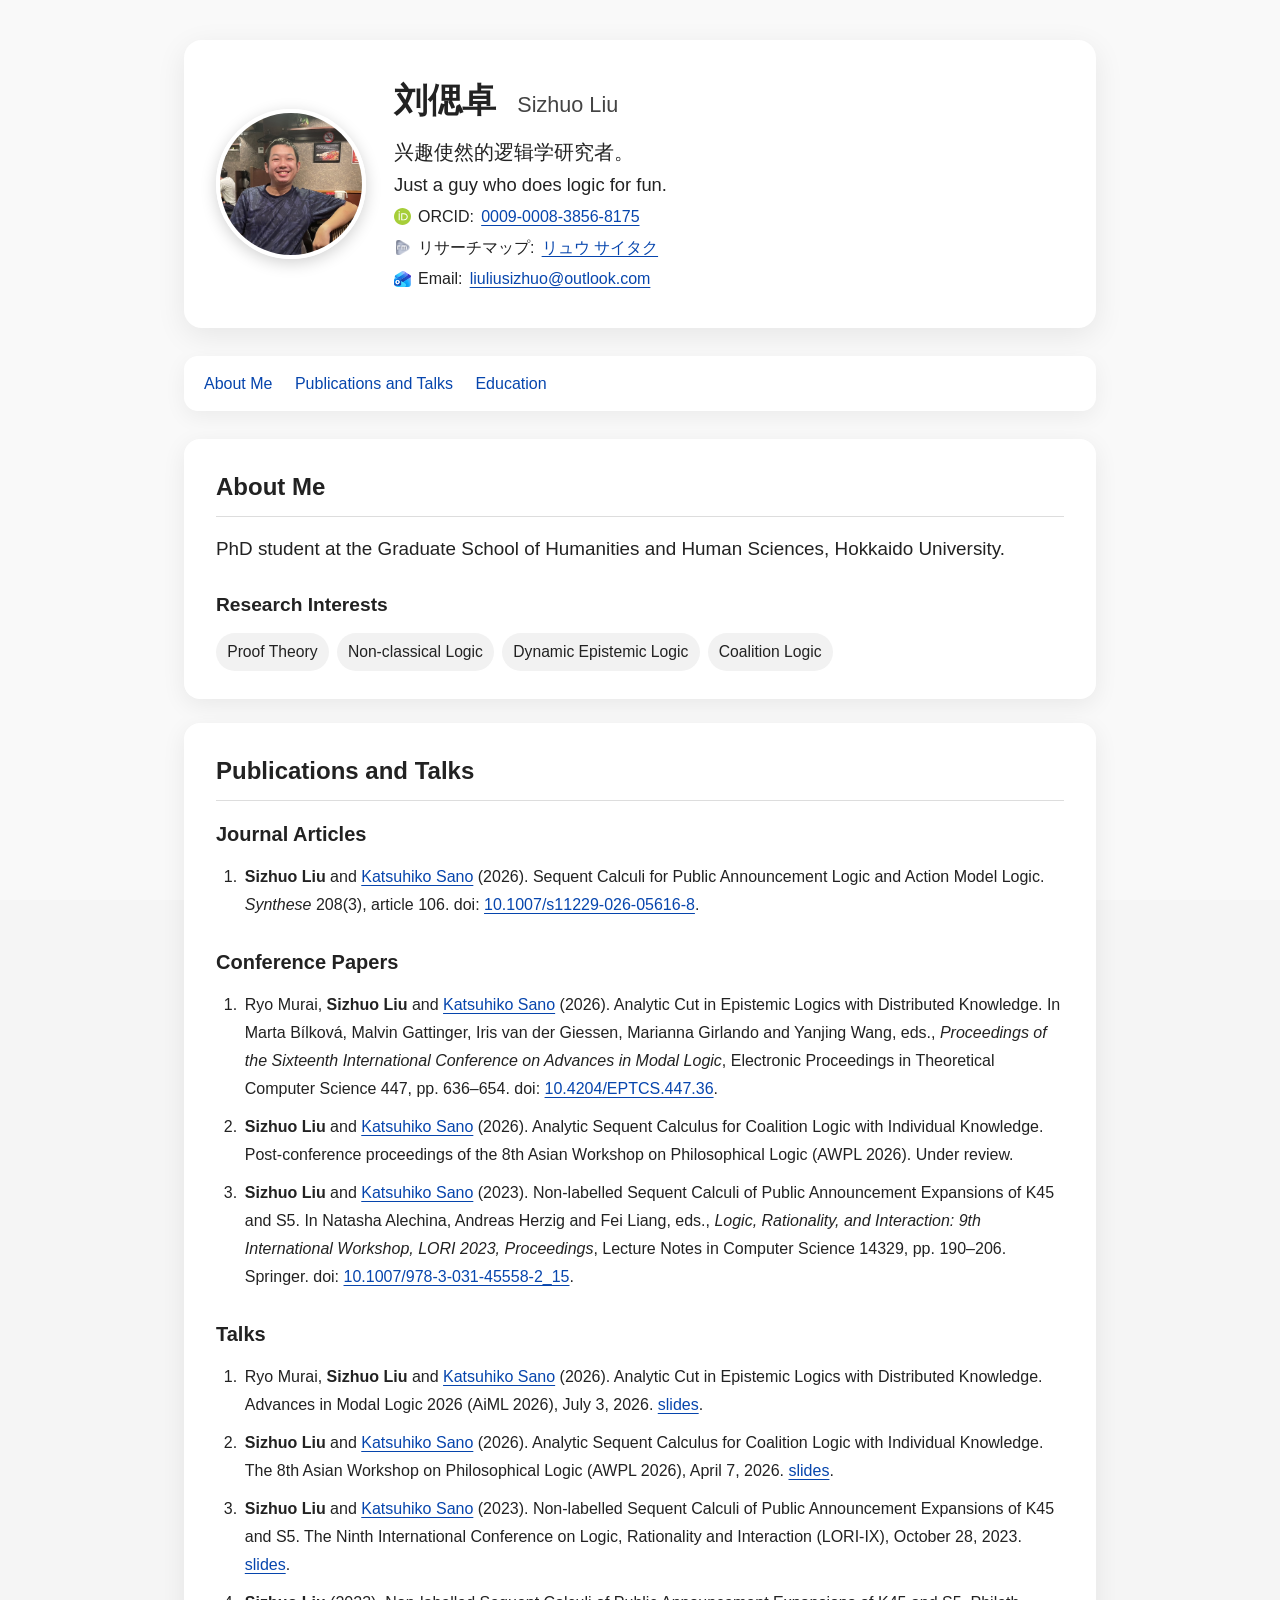
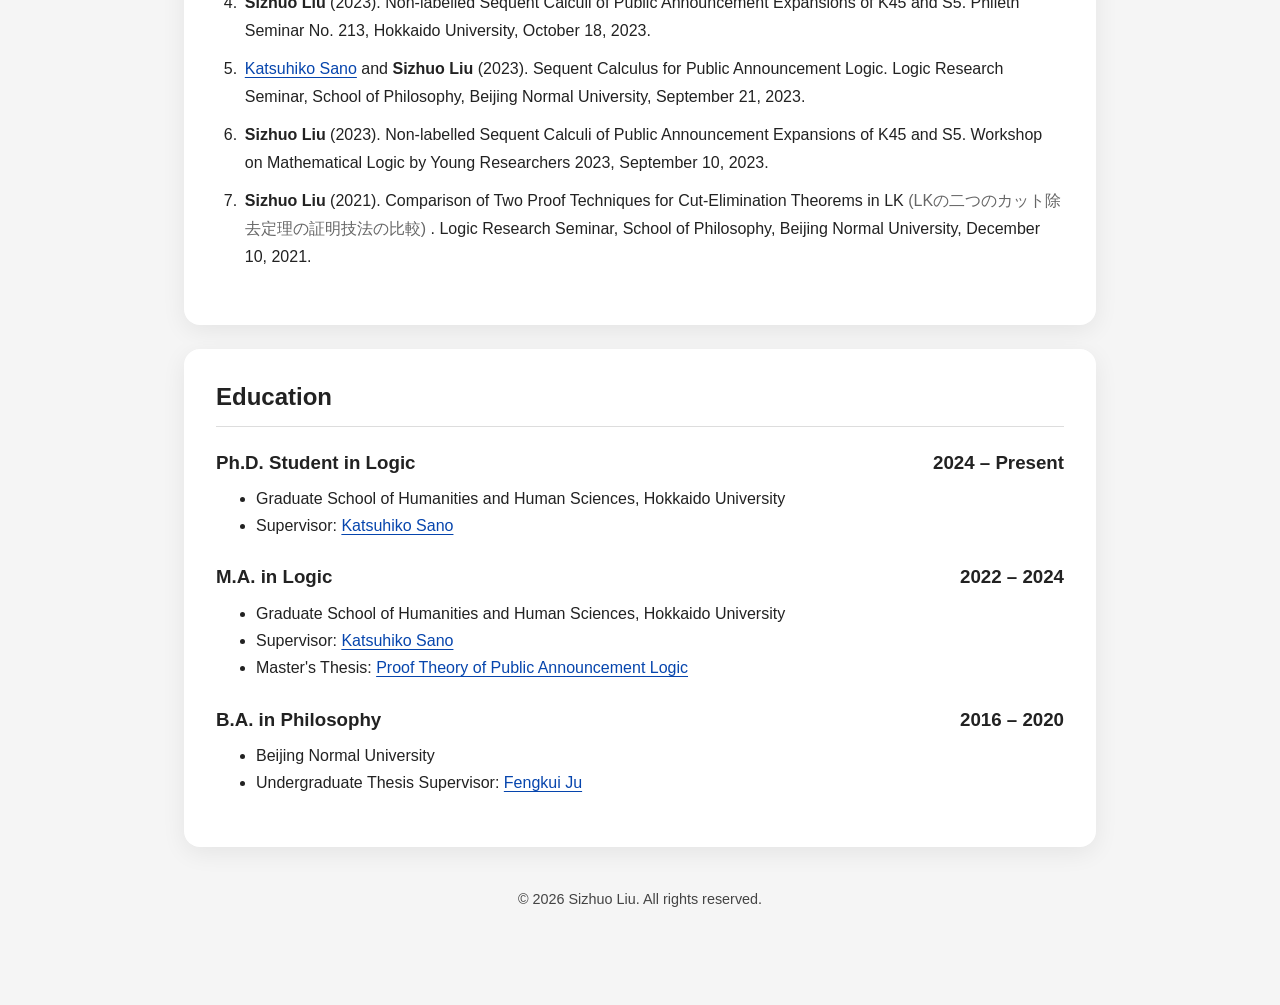
==== commit 195e6a68: "Update index.html" ====
--- a/index.html
+++ b/index.html
@@ -448,7 +448,7 @@
 
         <div class="education-heading">
           <h3>M.A. in Logic</h3>
-          <span class="education-year">2021 &ndash; 2024</span>
+          <span class="education-year">2022 &ndash; 2024</span>
         </div>
 
         <ul>
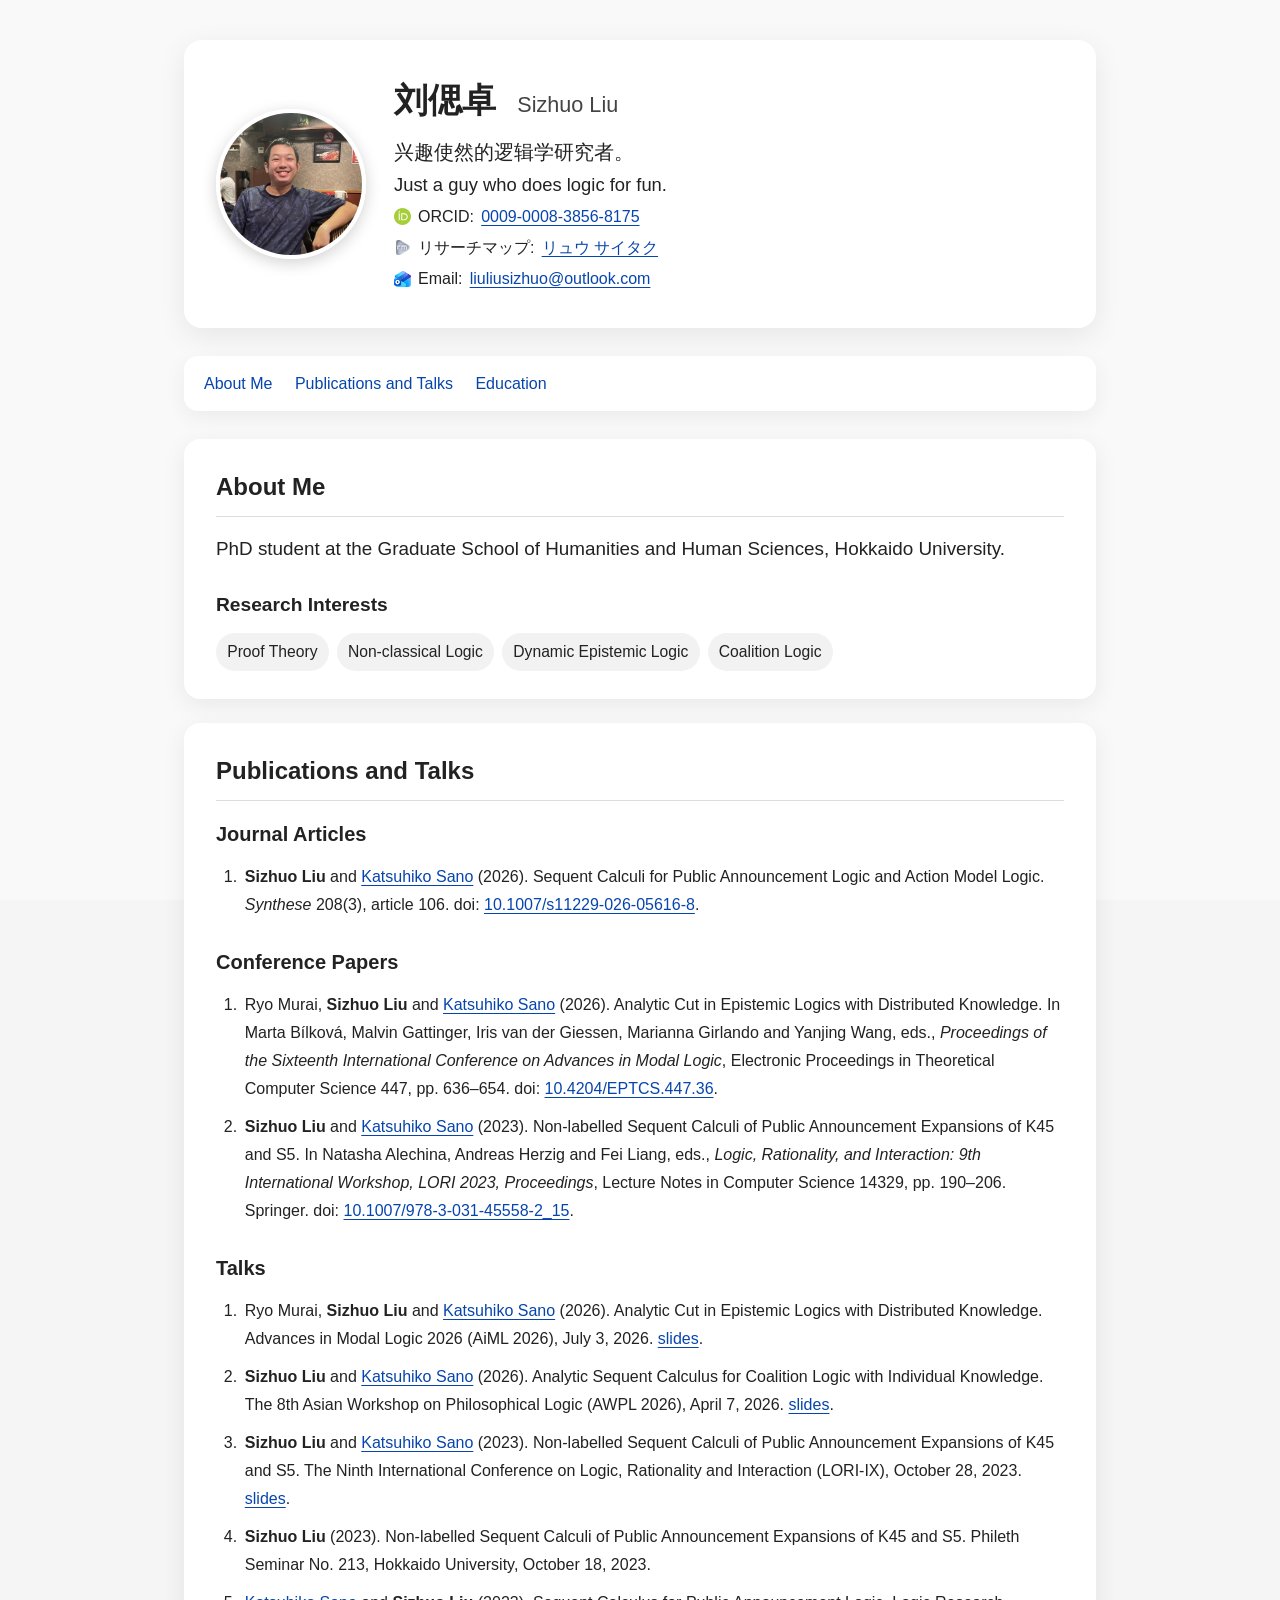
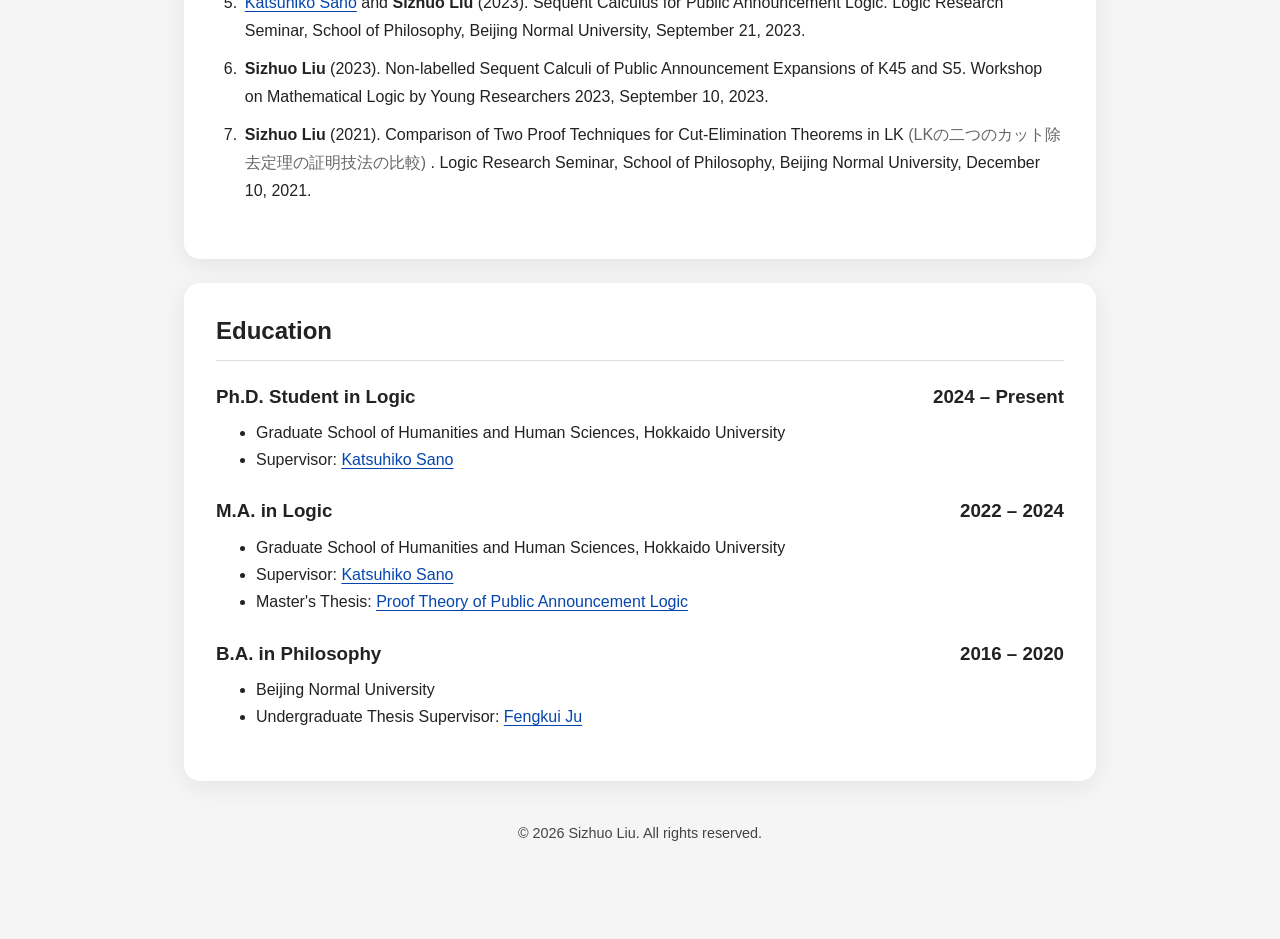
==== commit ea5119f6: "Update index.html" ====
--- a/index.html
+++ b/index.html
@@ -252,19 +252,21 @@
           >10.4204/EPTCS.447.36</a>.
         </li>
 
-        <li>
-          <span class="my-name">Sizhuo Liu</span> and
-          <a
-            href="https://researchmap.jp/v_sano?lang=en"
-            target="_blank"
-            rel="noopener noreferrer"
-          >Katsuhiko Sano</a>
-          (2026).
-          Analytic Sequent Calculus for Coalition Logic with Individual Knowledge.
-          Post-conference proceedings of the 8th Asian Workshop on Philosophical Logic
-          (AWPL 2026).
-          Under review.
-        </li>
+        <!--
+<li>
+  <span class="my-name">Sizhuo Liu</span> and
+  <a
+    href="https://researchmap.jp/v_sano?lang=en"
+    target="_blank"
+    rel="noopener noreferrer"
+  >Katsuhiko Sano</a>
+  (2026).
+  Analytic Sequent Calculus for Coalition Logic with Individual Knowledge.
+  Post-conference proceedings of the 8th Asian Workshop on Philosophical Logic
+  (AWPL 2026).
+  Under review.
+</li>
+-->
 
         <li>
           <span class="my-name">Sizhuo Liu</span> and
